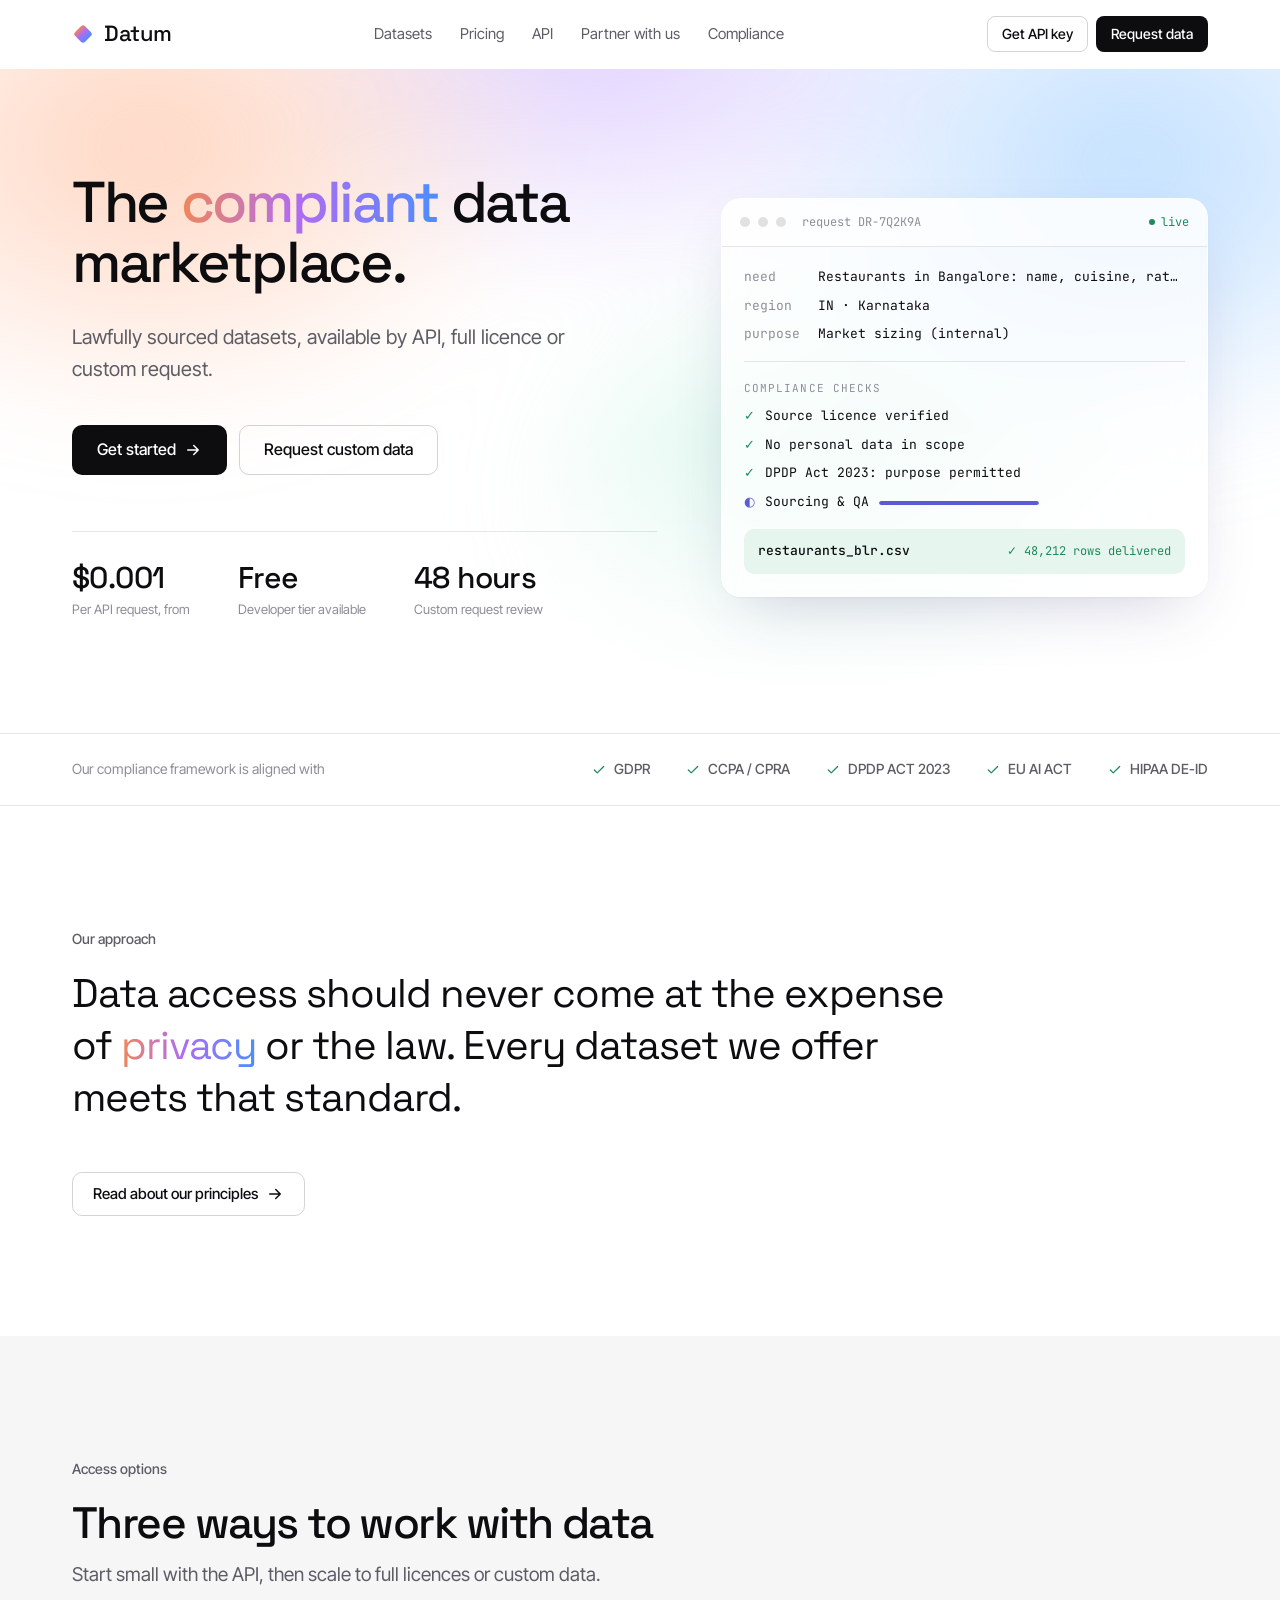
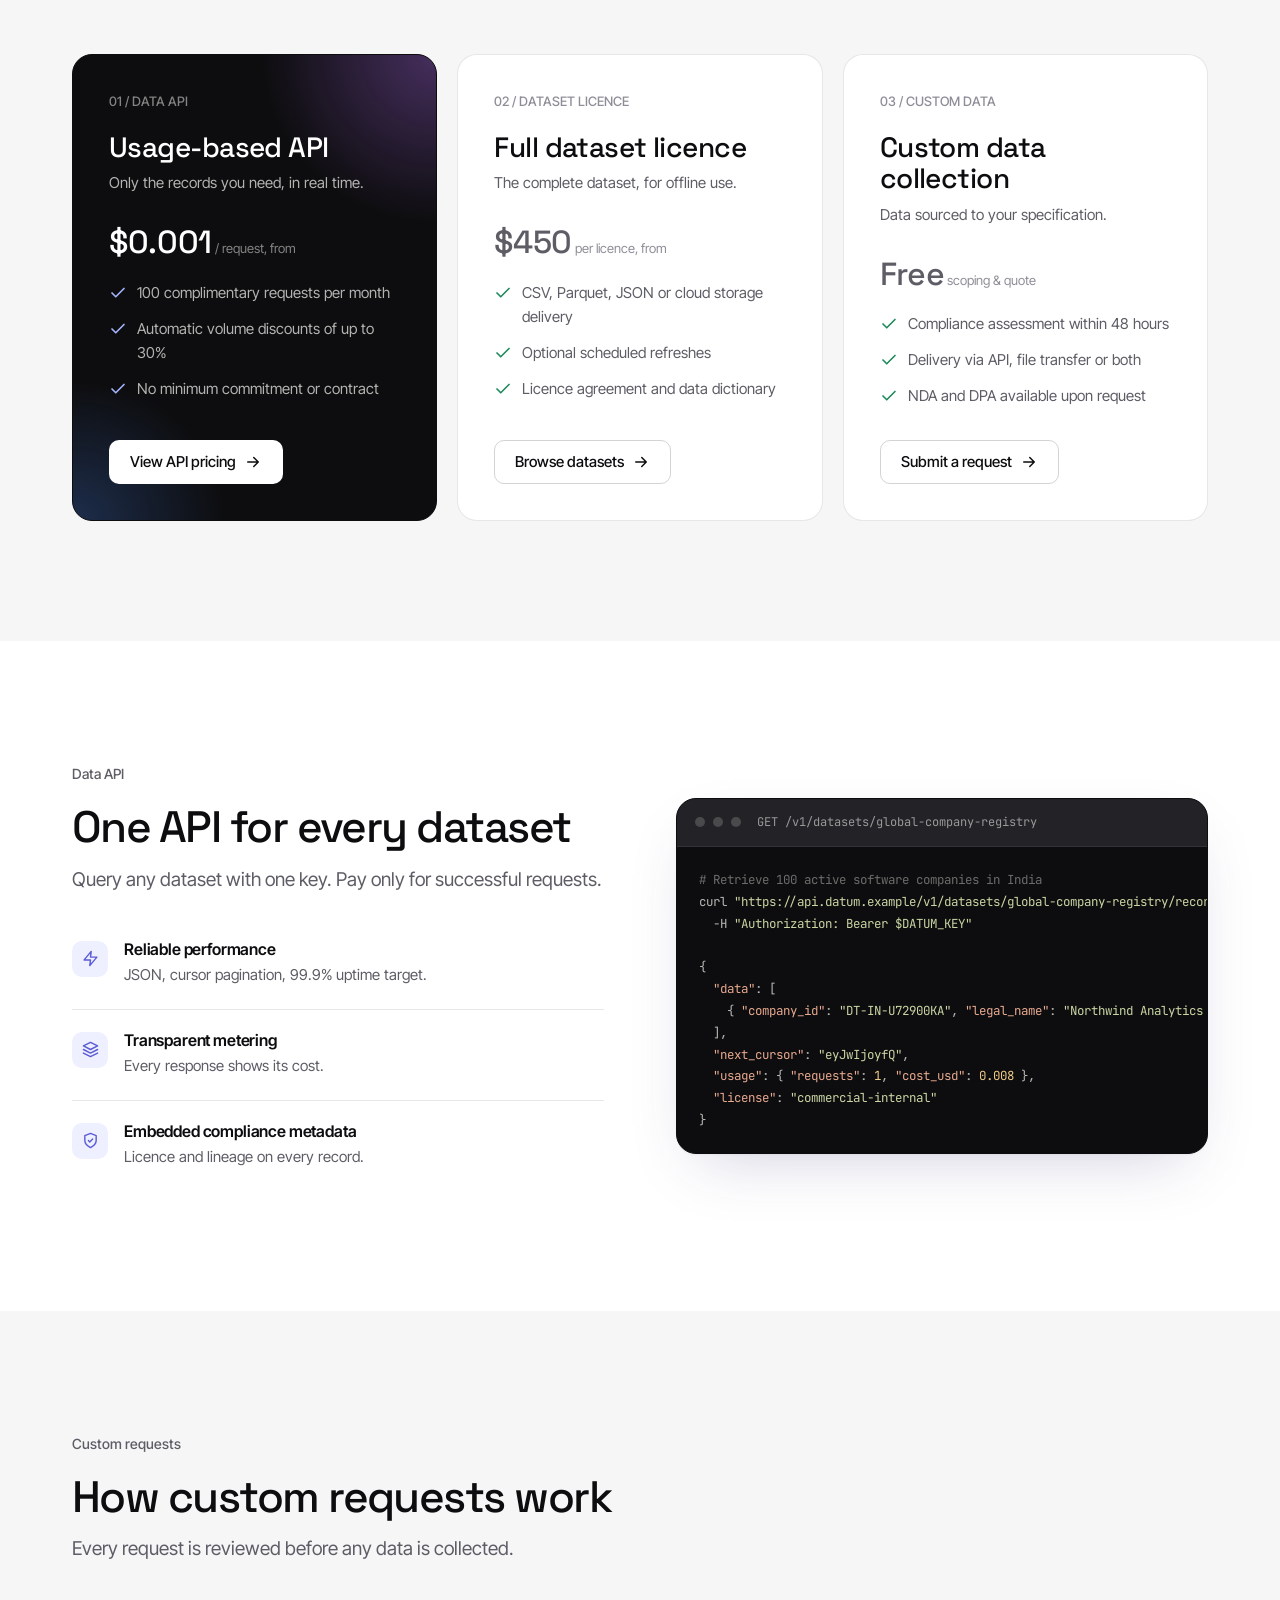
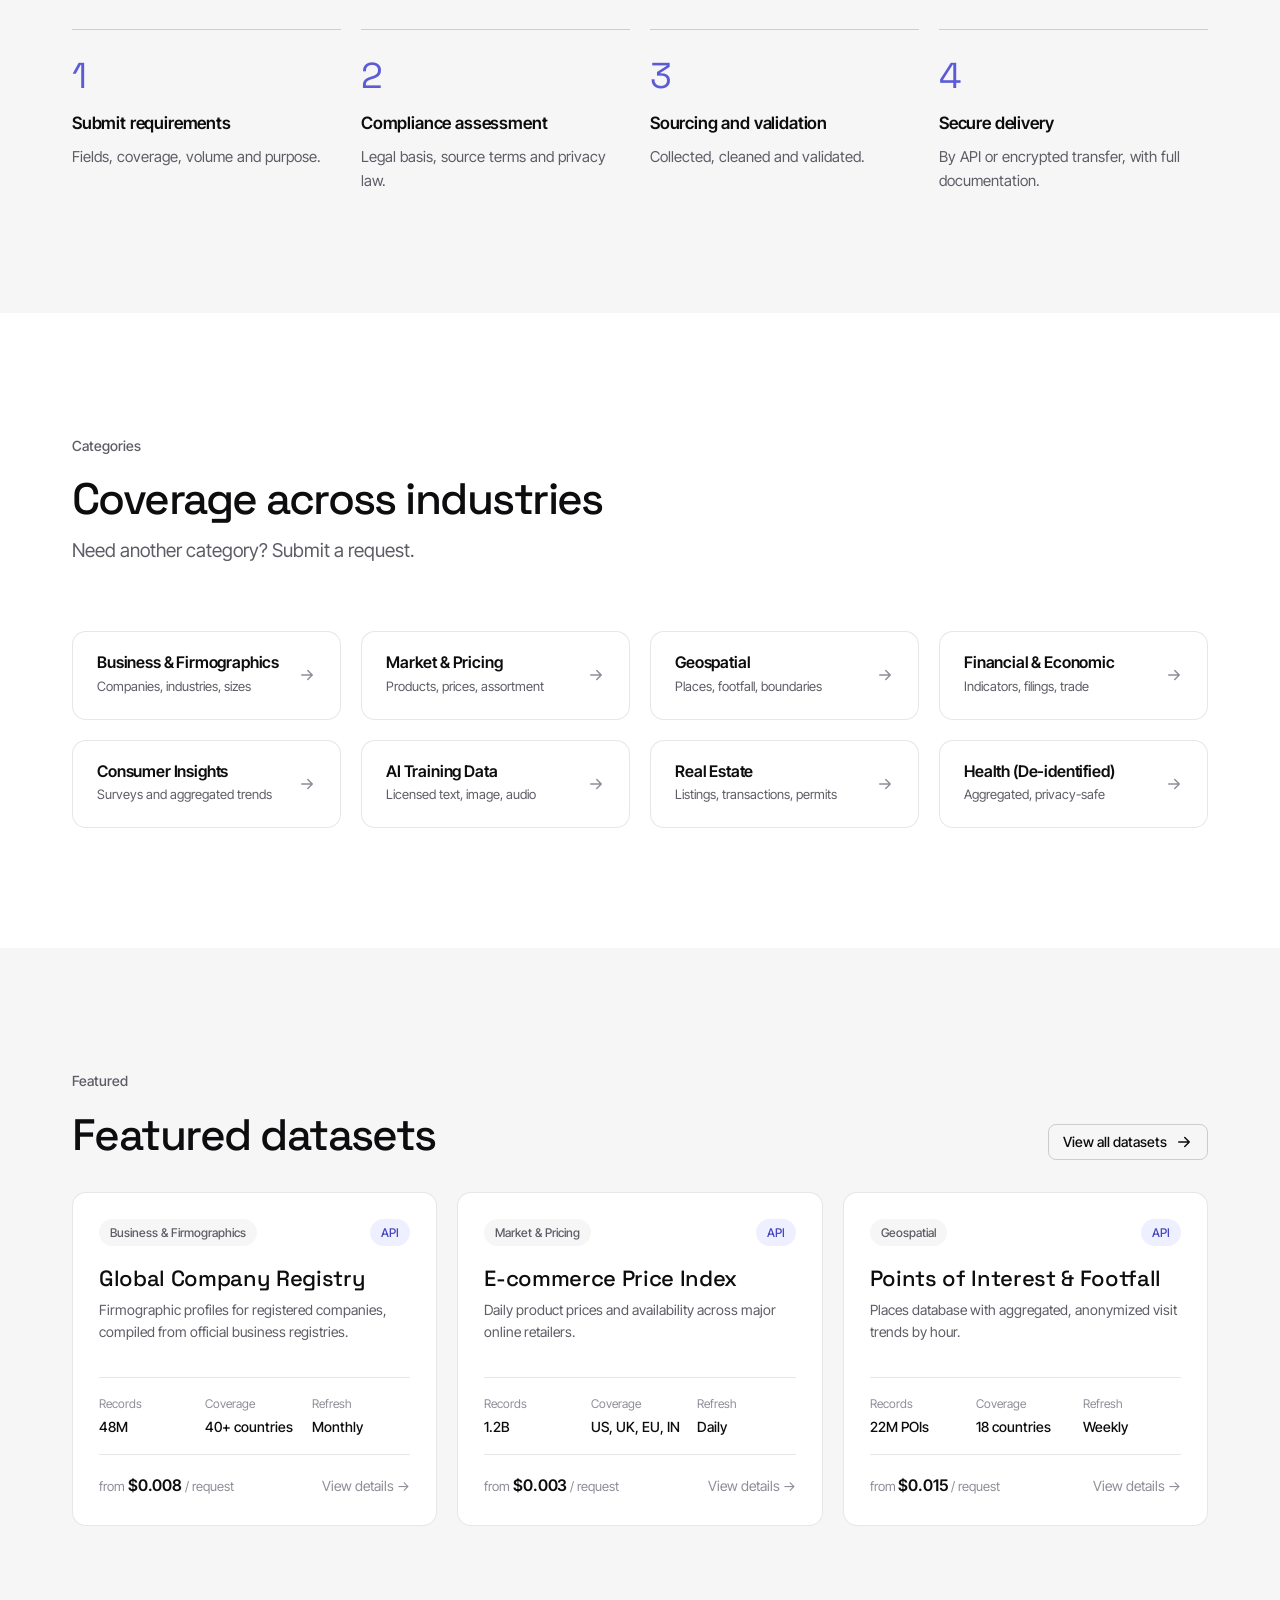
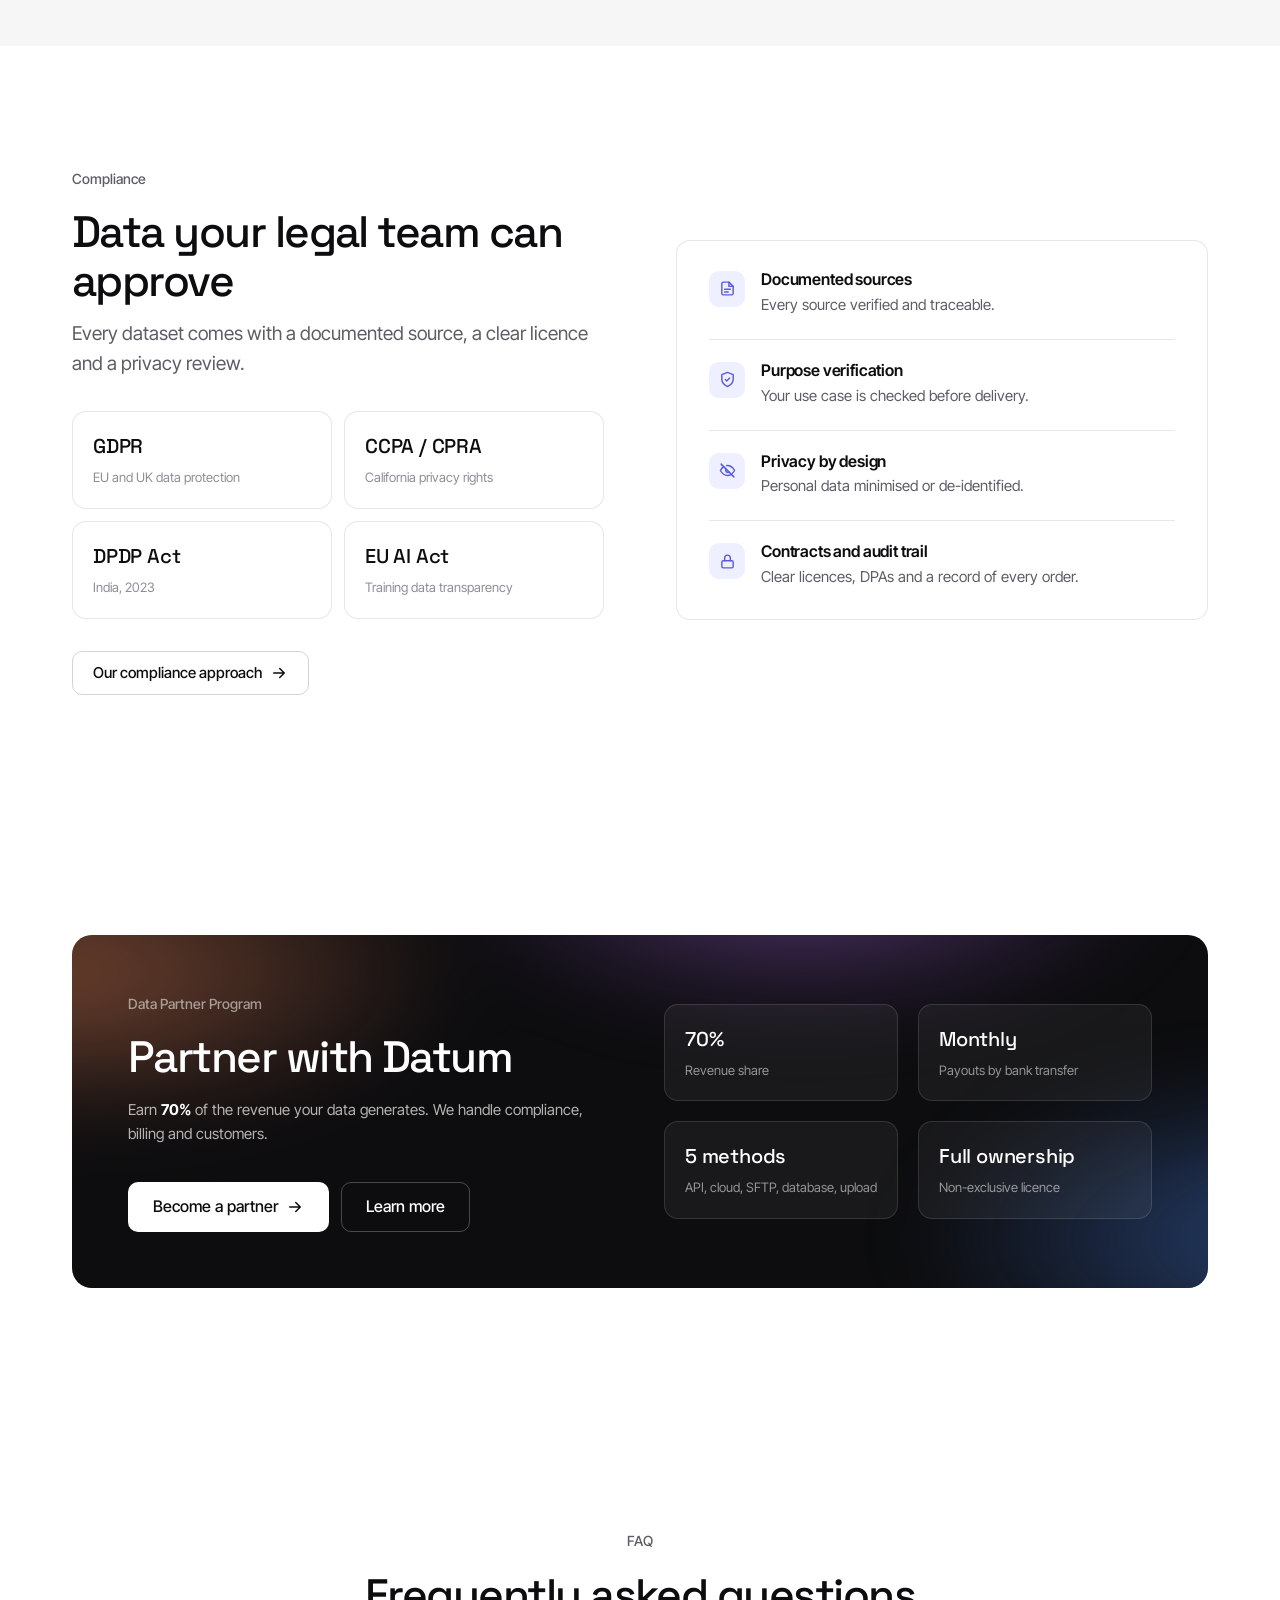
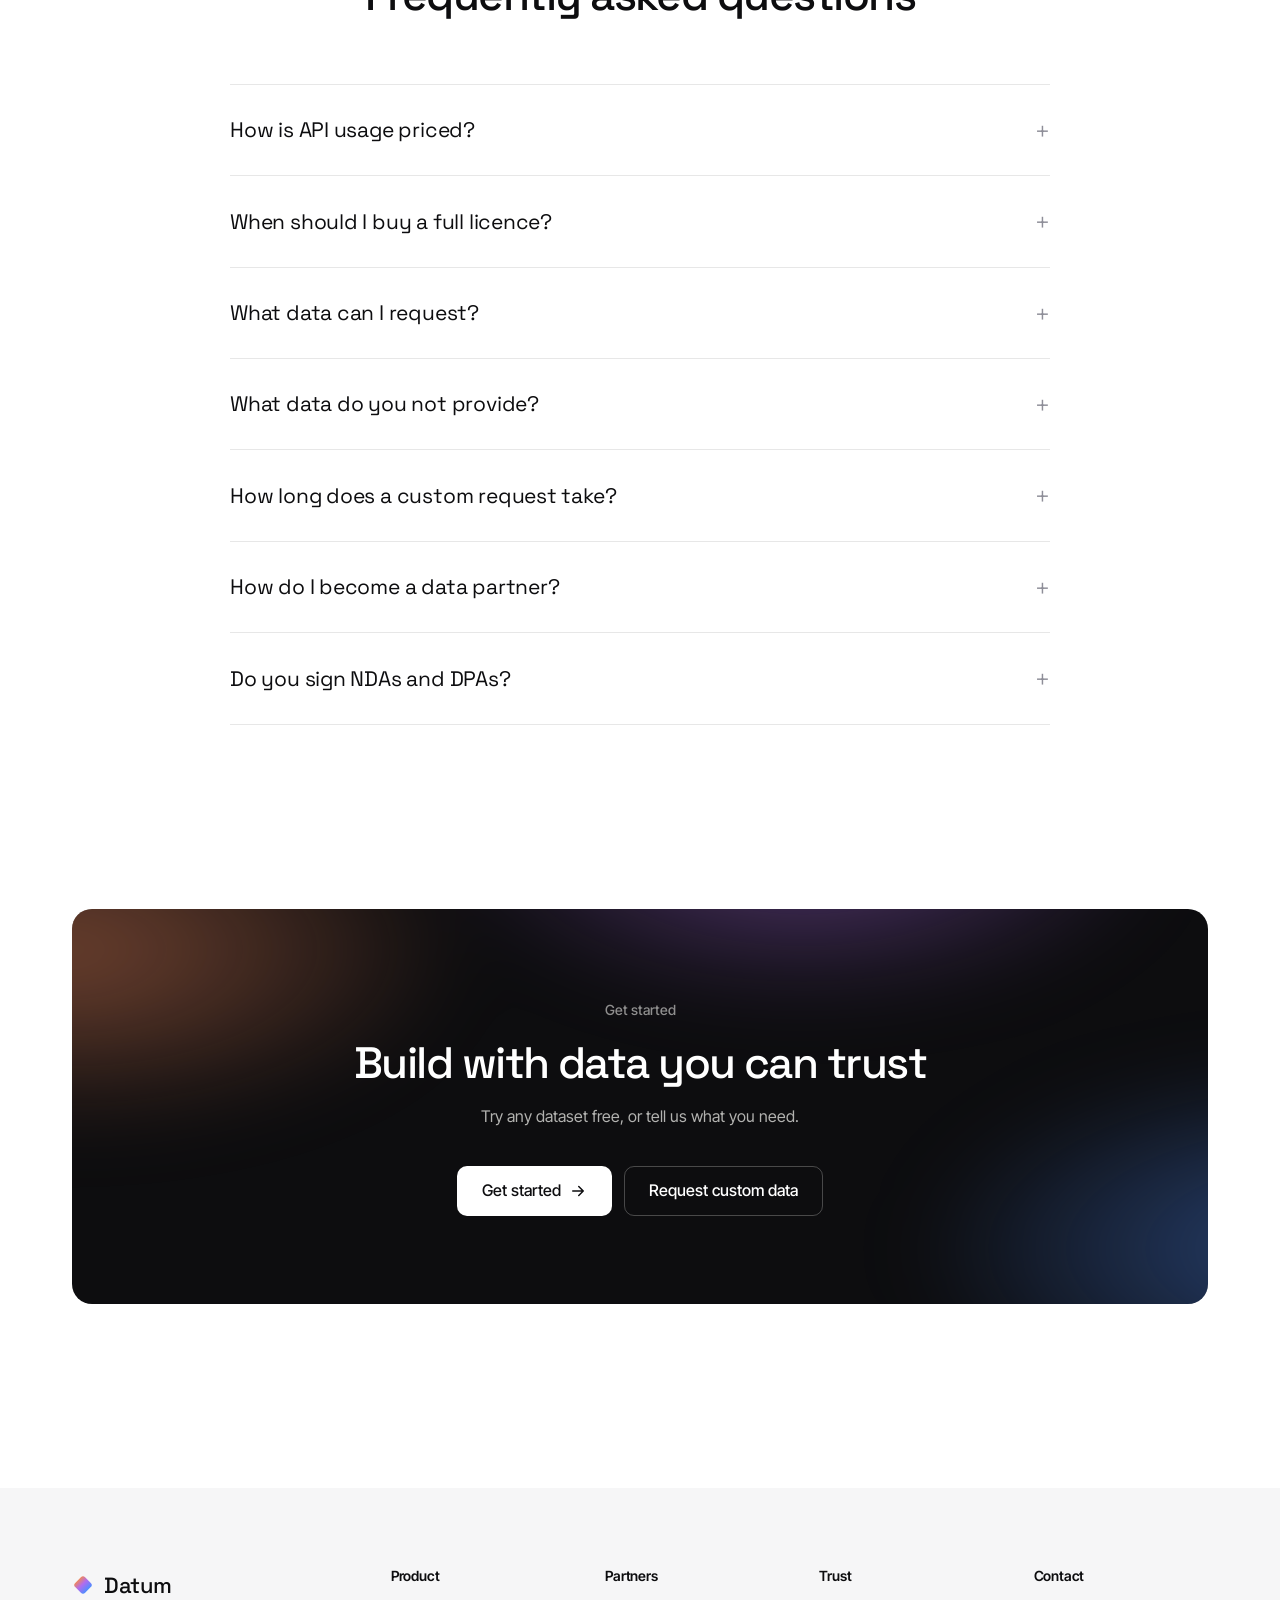
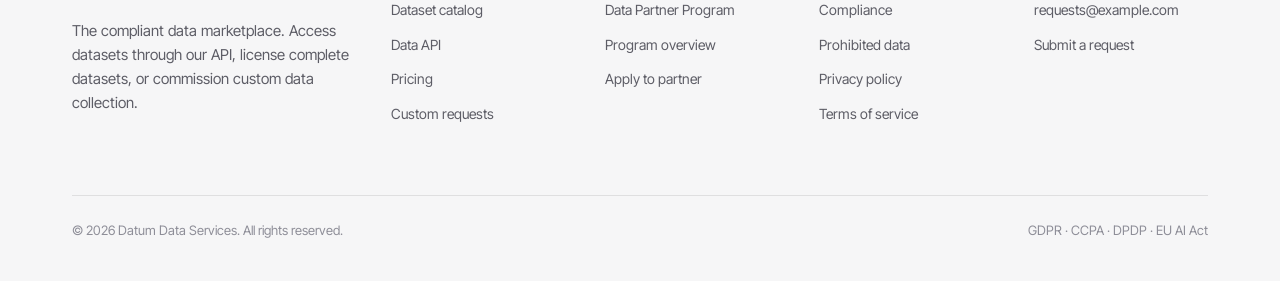
==== index.html @ c8b3d4d5 "v 1" ====
<!doctype html>
<html lang="en">
<head>
  <meta charset="utf-8">
  <meta name="viewport" content="width=device-width, initial-scale=1">
  <title>Datum — The Compliant Data Marketplace</title>
  <meta name="description" content="Access lawfully sourced datasets through a single API from $0.001 per request, license complete datasets, or commission custom data collection. Every dataset is compliance-reviewed.">
  <meta name="theme-color" content="#ffffff">
  <link rel="icon" href="assets/favicon.svg" type="image/svg+xml">
  <link rel="preconnect" href="https://fonts.googleapis.com">
  <link rel="preconnect" href="https://fonts.gstatic.com" crossorigin>
  <link href="https://fonts.googleapis.com/css2?family=Space+Grotesk:wght@400;500;600&family=Inter+Tight:wght@400;500;600&family=JetBrains+Mono:wght@400;500&display=swap" rel="stylesheet">
  <link rel="stylesheet" href="assets/css/styles.css">
</head>
<body>
  <header id="site-header"></header>

  <main>
    <!-- Hero -->
    <section class="hero">
      <div class="bg-aurora"></div>
      <div class="container hero-grid">
        <div>
          <h1>The <span class="gradient-text">compliant</span> data marketplace.</h1>
          <p class="lead">Lawfully sourced datasets, available by API, full licence or custom request.</p>
          <div class="btn-row">
            <a class="btn btn-primary btn-lg" href="pricing.html">Get started <i data-icon="arrow"></i></a>
            <a class="btn btn-ghost btn-lg" href="request.html">Request custom data</a>
          </div>
          <div class="hero-stats">
            <div><b>$0.001</b><span>Per API request, from</span></div>
            <div><b>Free</b><span>Developer tier available</span></div>
            <div><b>48 hours</b><span>Custom request review</span></div>
          </div>
        </div>

        <div class="console" aria-hidden="true">
          <div class="console-bar"><i></i><i></i><i></i><span>request DR-7Q2K9A</span><em class="live">live</em></div>
          <div class="console-body">
            <div class="ln" style="animation-delay:.2s"><span class="k">need</span><span class="v">Restaurants in Bangalore: name, cuisine, rating</span></div>
            <div class="ln" style="animation-delay:.4s"><span class="k">region</span><span class="v">IN · Karnataka</span></div>
            <div class="ln" style="animation-delay:.6s"><span class="k">purpose</span><span class="v">Market sizing (internal)</span></div>
            <div class="sep" style="animation-delay:.8s"></div>
            <div class="ln label" style="animation-delay:1s">compliance checks</div>
            <div class="ln" style="animation-delay:1.2s"><span class="ok">✓</span><span class="v">Source licence verified</span></div>
            <div class="ln" style="animation-delay:1.5s"><span class="ok">✓</span><span class="v">No personal data in scope</span></div>
            <div class="ln" style="animation-delay:1.8s"><span class="ok">✓</span><span class="v">DPDP Act 2023: purpose permitted</span></div>
            <div class="ln" style="animation-delay:2.1s"><span class="run">◐</span><span class="v">Sourcing &amp; QA</span><span class="progress"></span></div>
            <div class="delivered"><b>restaurants_blr.csv</b><span>✓ 48,212 rows delivered</span></div>
          </div>
        </div>
      </div>
    </section>

    <!-- Framework strip -->
    <div class="strip">
      <div class="container">
        <p>Our compliance framework is aligned with</p>
        <ul>
          <li><i data-icon="check"></i>GDPR</li>
          <li><i data-icon="check"></i>CCPA / CPRA</li>
          <li><i data-icon="check"></i>DPDP ACT 2023</li>
          <li><i data-icon="check"></i>EU AI ACT</li>
          <li><i data-icon="check"></i>HIPAA DE-ID</li>
        </ul>
      </div>
    </div>

    <!-- Approach -->
    <section class="section">
      <div class="container">
        <span class="eyebrow">Our approach</span>
        <p class="statement">Data access should never come at the expense of <em>privacy</em> or the law. Every dataset we offer meets that standard.</p>
        <a class="btn btn-ghost mt-4" href="compliance.html">Read about our principles <i data-icon="arrow"></i></a>
      </div>
    </section>

    <!-- Access options -->
    <section class="section section-soft">
      <div class="container">
        <div class="section-head">
          <span class="eyebrow">Access options</span>
          <h2>Three ways to work with data</h2>
          <p class="lead">Start small with the API, then scale to full licences or custom data.</p>
        </div>
        <div class="grid grid-3">
          <div class="card path path-dark">
            <span class="mono-tag">01 / DATA API</span>
            <h3>Usage-based API</h3>
            <p class="muted">Only the records you need, in real time.</p>
            <p class="price" style="font-size:2rem;margin:6px 0 0">$0.001<small> / request, from</small></p>
            <ul>
              <li><i data-icon="check"></i> 100 complimentary requests per month</li>
              <li><i data-icon="check"></i> Automatic volume discounts of up to 30%</li>
              <li><i data-icon="check"></i> No minimum commitment or contract</li>
            </ul>
            <a class="btn btn-primary" href="pricing.html">View API pricing <i data-icon="arrow"></i></a>
          </div>
          <div class="card path">
            <span class="mono-tag">02 / DATASET LICENCE</span>
            <h3>Full dataset licence</h3>
            <p class="muted">The complete dataset, for offline use.</p>
            <p class="price" style="font-size:2rem;margin:6px 0 0">$450<small> per licence, from</small></p>
            <ul>
              <li><i data-icon="check"></i> CSV, Parquet, JSON or cloud storage delivery</li>
              <li><i data-icon="check"></i> Optional scheduled refreshes</li>
              <li><i data-icon="check"></i> Licence agreement and data dictionary</li>
            </ul>
            <a class="btn btn-ghost" href="datasets.html">Browse datasets <i data-icon="arrow"></i></a>
          </div>
          <div class="card path">
            <span class="mono-tag">03 / CUSTOM DATA</span>
            <h3>Custom data collection</h3>
            <p class="muted">Data sourced to your specification.</p>
            <p class="price" style="font-size:2rem;margin:6px 0 0">Free<small> scoping &amp; quote</small></p>
            <ul>
              <li><i data-icon="check"></i> Compliance assessment within 48 hours</li>
              <li><i data-icon="check"></i> Delivery via API, file transfer or both</li>
              <li><i data-icon="check"></i> NDA and DPA available upon request</li>
            </ul>
            <a class="btn btn-ghost" href="request.html">Submit a request <i data-icon="arrow"></i></a>
          </div>
        </div>
      </div>
    </section>

    <!-- API -->
    <section class="section" id="api">
      <div class="container split">
        <div>
          <span class="eyebrow">Data API</span>
          <h2>One API for every dataset</h2>
          <p class="lead">Query any dataset with one key. Pay only for successful requests.</p>
          <div class="feature-list" style="padding:0;margin-top:24px">
            <div class="feature"><span class="icon"><i data-icon="zap"></i></span><div><h3>Reliable performance</h3><p>JSON, cursor pagination, 99.9% uptime target.</p></div></div>
            <div class="feature"><span class="icon"><i data-icon="layers"></i></span><div><h3>Transparent metering</h3><p>Every response shows its cost.</p></div></div>
            <div class="feature"><span class="icon"><i data-icon="shield"></i></span><div><h3>Embedded compliance metadata</h3><p>Licence and lineage on every record.</p></div></div>
          </div>
        </div>
        <div class="console code">
          <div class="console-bar"><i></i><i></i><i></i><span>GET /v1/datasets/global-company-registry</span></div>
<pre><span class="c-com"># Retrieve 100 active software companies in India</span>
curl <span class="c-str">"https://api.datum.example/v1/datasets/global-company-registry/records?country=IN&amp;industry=62.01&amp;status=active&amp;limit=100"</span> \
  -H <span class="c-str">"Authorization: Bearer $DATUM_KEY"</span>

{
  <span class="c-key">"data"</span>: [
    { <span class="c-key">"company_id"</span>: <span class="c-str">"DT-IN-U72900KA"</span>, <span class="c-key">"legal_name"</span>: <span class="c-str">"Northwind Analytics Pvt Ltd"</span>, … }
  ],
  <span class="c-key">"next_cursor"</span>: <span class="c-str">"eyJwIjoyfQ"</span>,
  <span class="c-key">"usage"</span>: { <span class="c-key">"requests"</span>: <span class="c-num">1</span>, <span class="c-key">"cost_usd"</span>: <span class="c-num">0.008</span> },
  <span class="c-key">"license"</span>: <span class="c-str">"commercial-internal"</span>
}</pre>
        </div>
      </div>
    </section>

    <!-- How it works -->
    <section class="section section-soft" id="how">
      <div class="container">
        <div class="section-head">
          <span class="eyebrow">Custom requests</span>
          <h2>How custom requests work</h2>
          <p class="lead">Every request is reviewed before any data is collected.</p>
        </div>
        <div class="grid grid-4 steps">
          <div class="step"><h3>Submit requirements</h3><p>Fields, coverage, volume and purpose.</p></div>
          <div class="step"><h3>Compliance assessment</h3><p>Legal basis, source terms and privacy law.</p></div>
          <div class="step"><h3>Sourcing and validation</h3><p>Collected, cleaned and validated.</p></div>
          <div class="step"><h3>Secure delivery</h3><p>By API or encrypted transfer, with full documentation.</p></div>
        </div>
      </div>
    </section>

    <!-- Categories -->
    <section class="section">
      <div class="container">
        <div class="section-head">
          <span class="eyebrow">Categories</span>
          <h2>Coverage across industries</h2>
          <p class="lead">Need another category? Submit a request.</p>
        </div>
        <div class="grid grid-4" id="categories"></div>
      </div>
    </section>

    <!-- Featured -->
    <section class="section section-soft">
      <div class="container">
        <div class="toolbar">
          <div>
            <span class="eyebrow">Featured</span>
            <h2 class="mb-0">Featured datasets</h2>
          </div>
          <a class="btn btn-ghost btn-sm" href="datasets.html">View all datasets <i data-icon="arrow"></i></a>
        </div>
        <div class="grid grid-3 mt-4" id="featured"></div>
      </div>
    </section>

    <!-- Compliance -->
    <section class="section">
      <div class="container split">
        <div>
          <span class="eyebrow">Compliance</span>
          <h2>Data your legal team can approve</h2>
          <p class="lead">Every dataset comes with a documented source, a clear licence and a privacy review.</p>
          <div class="frameworks mt-4">
            <div class="fw"><b>GDPR</b><span>EU and UK data protection</span></div>
            <div class="fw"><b>CCPA / CPRA</b><span>California privacy rights</span></div>
            <div class="fw"><b>DPDP Act</b><span>India, 2023</span></div>
            <div class="fw"><b>EU AI Act</b><span>Training data transparency</span></div>
          </div>
          <a class="btn btn-ghost mt-4" href="compliance.html">Our compliance approach <i data-icon="arrow"></i></a>
        </div>
        <div class="card feature-list">
          <div class="feature"><span class="icon"><i data-icon="doc"></i></span><div><h3>Documented sources</h3><p>Every source verified and traceable.</p></div></div>
          <div class="feature"><span class="icon"><i data-icon="shield"></i></span><div><h3>Purpose verification</h3><p>Your use case is checked before delivery.</p></div></div>
          <div class="feature"><span class="icon"><i data-icon="eye"></i></span><div><h3>Privacy by design</h3><p>Personal data minimised or de-identified.</p></div></div>
          <div class="feature"><span class="icon"><i data-icon="lock"></i></span><div><h3>Contracts and audit trail</h3><p>Clear licences, DPAs and a record of every order.</p></div></div>
        </div>
      </div>
    </section>

    <!-- Partner -->
    <section class="section">
      <div class="container">
        <div class="card cta" style="text-align:left;padding:56px">
          <div class="split" style="gap:48px">
            <div>
              <span class="eyebrow">Data Partner Program</span>
              <h2 style="margin-left:0">Partner with Datum</h2>
              <p style="margin-left:0">Earn <b style="color:var(--ivory)" data-share>70%</b> of the revenue your data generates. We handle compliance, billing and customers.</p>
              <div class="btn-row" style="justify-content:flex-start">
                <a class="btn btn-primary btn-lg" href="partners.html">Become a partner <i data-icon="arrow"></i></a>
                <a class="btn btn-ghost btn-lg" href="partners.html#how">Learn more</a>
              </div>
            </div>
            <div class="grid grid-2">
              <div class="fw"><b data-share>70%</b><span>Revenue share</span></div>
              <div class="fw"><b>Monthly</b><span>Payouts by bank transfer</span></div>
              <div class="fw"><b>5 methods</b><span>API, cloud, SFTP, database, upload</span></div>
              <div class="fw"><b>Full ownership</b><span>Non-exclusive licence</span></div>
            </div>
          </div>
        </div>
      </div>
    </section>

    <!-- FAQ -->
    <section class="section" id="faq">
      <div class="container">
        <div class="section-head center">
          <span class="eyebrow">FAQ</span>
          <h2>Frequently asked questions</h2>
        </div>
        <div class="faq">
          <details>
            <summary>How is API usage priced?</summary>
            <p>$0.001–$0.015 per request, up to 100 records each. First 100 requests a month are free, with 15% off above 100K and 30% off above 1M.</p>
          </details>
          <details>
            <summary>When should I buy a full licence?</summary>
            <p>When you need most of a dataset. The <a class="inline-link" href="pricing.html#calculator">pricing calculator</a> shows the break-even point.</p>
          </details>
          <details>
            <summary>What data can I request?</summary>
            <p>Business, market, geospatial, economic and AI training data. Quotes are free.</p>
          </details>
          <details>
            <summary>What data do you not provide?</summary>
            <p>Leaked data, contact lists without consent, sensitive personal data or data about children. <a class="inline-link" href="compliance.html#prohibited">See the full list</a>.</p>
          </details>
          <details>
            <summary>How long does a custom request take?</summary>
            <p>Scope within 48 hours. Delivery in one to three weeks.</p>
          </details>
          <details>
            <summary>How do I become a data partner?</summary>
            <p>Apply through the <a class="inline-link" href="partners.html">Data Partner Program</a>. Once verified, your data is listed and you are paid monthly.</p>
          </details>
          <details>
            <summary>Do you sign NDAs and DPAs?</summary>
            <p>Yes, including standard contractual clauses for cross-border transfers.</p>
          </details>
        </div>
      </div>
    </section>

    <!-- CTA -->
    <section class="section-sm">
      <div class="container">
        <div class="cta">
          <span class="eyebrow">Get started</span>
          <h2>Build with data you can trust</h2>
          <p>Try any dataset free, or tell us what you need.</p>
          <div class="btn-row">
            <a class="btn btn-primary btn-lg" href="pricing.html">Get started <i data-icon="arrow"></i></a>
            <a class="btn btn-ghost btn-lg" href="request.html">Request custom data</a>
          </div>
        </div>
      </div>
    </section>
  </main>

  <footer id="site-footer"></footer>

  <script src="assets/js/config.js"></script>
  <script src="assets/js/layout.js"></script>
  <script src="assets/js/datasets.js"></script>
  <script>
    (function () {
      const U = window.DATUM_UTIL;
      document.getElementById("categories").innerHTML = window.DATUM_CATEGORIES.map((c) => `
        <a class="card card-link cat" href="datasets.html?category=${encodeURIComponent(c.name)}">
          <div><h3>${U.escape(c.name)}</h3><p class="subtle">${U.escape(c.desc)}</p></div>
          <span class="arrow">${window.DATUM_ICONS.arrow}</span>
        </a>`).join("");
      document.getElementById("featured").innerHTML = window.DATUM_DATASETS.slice(0, 3).map((d) => U.datasetCard(d)).join("");
      const share = Math.round(window.DATUM_CONFIG.partnerRevenueShare * 100) + "%";
      document.querySelectorAll("[data-share]").forEach((el) => (el.textContent = share));
    })();
  </script>
</body>
</html>
---- assets/css/styles.css ----
/* ==========================================================================
   Datum — design tokens (warm editorial, light)
   ========================================================================== */
:root {
  --bg: #ffffff;
  --bg-soft: #f6f6f7;
  --bg-elev: #ffffff;
  --bg-elev-2: #f7f7f8;
  --slate: #0d0d0f;
  --slate-2: #232327;
  --ivory: #ffffff;
  --text: #0d0d0f;
  --text-muted: #5d5d66;
  --text-subtle: #8e8e98;
  --border: rgba(20, 20, 19, 0.1);
  --border-strong: rgba(20, 20, 19, 0.18);
  --accent: #5b5bd6;
  --accent-hover: #4646c2;
  --clay: #a5b4fc;
  --accent-soft: #eef0ff;
  --aurora: linear-gradient(90deg, #f0875a 0%, #b06cf0 45%, #4d8dff 100%);
  --accent-text: #ffffff;
  --success: #1f8a5b;
  --success-soft: #e6f5ee;
  --warn: #b7791f;
  --danger: #c2412d;
  --danger-soft: #fbeae6;
  --shadow-sm: 0 1px 2px rgba(20, 20, 19, 0.04);
  --shadow-md: 0 1px 2px rgba(20, 20, 19, 0.04), 0 12px 32px -12px rgba(20, 20, 19, 0.12);
  --radius-sm: 8px;
  --radius: 14px;
  --radius-lg: 20px;
  --max: 1200px;
  --display: "Space Grotesk", "Inter Tight", ui-sans-serif, system-ui, sans-serif;
  --font: "Inter Tight", ui-sans-serif, system-ui, -apple-system, "Segoe UI", Roboto, sans-serif;
  --mono: "JetBrains Mono", ui-monospace, SFMono-Regular, Menlo, Consolas, monospace;
  color-scheme: light;
}

/* ==========================================================================
   Base
   ========================================================================== */
*, *::before, *::after { box-sizing: border-box; }
html { -webkit-text-size-adjust: 100%; scroll-behavior: smooth; background: var(--bg); }
body {
  margin: 0;
  font-family: var(--font);
  font-size: 16px;
  line-height: 1.6;
  color: var(--text);
  background: var(--bg);
  -webkit-font-smoothing: antialiased;
  overflow-x: hidden;
}
img, svg { display: block; max-width: 100%; }
a { color: inherit; text-decoration: none; }
p { margin: 0 0 1rem; }
h1, h2, h3, h4 { margin: 0 0 .75rem; line-height: 1.12; font-weight: 500; letter-spacing: -0.015em; }
h1, h2 { font-family: var(--display); font-weight: 500; }
h1 { font-size: clamp(2.6rem, 6vw, 4.5rem); letter-spacing: -0.04em; line-height: 1.04; }
h2 { font-size: clamp(1.9rem, 3.6vw, 2.75rem); letter-spacing: -0.035em; }
h3 { font-size: 1.125rem; font-weight: 600; letter-spacing: -0.01em; }
:focus-visible { outline: 2px solid var(--accent); outline-offset: 2px; border-radius: 4px; }
::selection { background: var(--accent-soft); color: var(--text); }

/* Emphasised word in a headline, in the aurora gradient. */
.gradient-text { background: var(--aurora); -webkit-background-clip: text; background-clip: text; color: transparent; -webkit-text-fill-color: transparent; }

.container { width: 100%; max-width: var(--max); margin: 0 auto; padding: 0 32px; }
@media (max-width: 640px) { .container { padding: 0 16px; } }

.section { padding: 120px 0; position: relative; }
.section-sm { padding: 64px 0; position: relative; }
.section-soft { background: var(--bg-soft); }
@media (max-width: 640px) { .section { padding: 72px 0; } }

.eyebrow {
  display: inline-block; font-size: .875rem; font-weight: 500; color: var(--text-muted);
  margin-bottom: 18px;
}
.lead { font-size: 1.1875rem; line-height: 1.6; color: var(--text-muted); max-width: 640px; }
.muted { color: var(--text-muted); }
.subtle { color: var(--text-subtle); font-size: .875rem; }
.mono { font-family: var(--mono); }
.center { text-align: center; }
.center .lead { margin-left: auto; margin-right: auto; }
.section-head { max-width: 720px; margin-bottom: 64px; }
.section-head.center { margin-left: auto; margin-right: auto; }
.inline-link { color: var(--text); text-decoration: underline; text-decoration-color: var(--border-strong); text-underline-offset: 3px; transition: text-decoration-color .15s; }
.inline-link:hover { text-decoration-color: var(--text); }

/* ==========================================================================
   Buttons
   ========================================================================== */
.btn {
  display: inline-flex; align-items: center; justify-content: center; gap: 8px;
  height: 44px; padding: 0 20px;
  font: inherit; font-size: .9375rem; font-weight: 500;
  border-radius: 10px; border: 1px solid transparent;
  cursor: pointer; white-space: nowrap;
  transition: background .2s, border-color .2s, color .2s, transform .15s;
}
.btn:active { transform: translateY(1px); }
.btn svg { transition: transform .2s; }
.btn:hover svg { transform: translateX(2px); }
.btn-primary { background: var(--slate); color: var(--ivory); }
.btn-primary:hover { background: var(--slate-2); }
.btn-accent { background: var(--accent); color: #fff; }
.btn-accent:hover { background: var(--accent-hover); }
.btn-ghost { background: transparent; color: var(--text); border-color: var(--border-strong); }
.btn-ghost:hover { background: rgba(20, 20, 19, 0.04); border-color: rgba(20, 20, 19, 0.3); }
.btn-sm { height: 36px; padding: 0 14px; font-size: .875rem; border-radius: 8px; }
.btn-lg { height: 50px; padding: 0 24px; font-size: 1rem; }
.btn-block { width: 100%; }
.btn[disabled] { opacity: .55; cursor: not-allowed; }
.btn-row { display: flex; flex-wrap: wrap; gap: 12px; }

/* ==========================================================================
   Header
   ========================================================================== */
.site-header {
  position: sticky; top: 0; z-index: 50;
  background: rgba(255, 255, 255, 0.72);
  backdrop-filter: saturate(140%) blur(12px);
  -webkit-backdrop-filter: saturate(140%) blur(12px);
  border-bottom: 1px solid transparent;
  transition: border-color .2s;
}
.site-header.scrolled { border-bottom-color: var(--border); }
.nav { display: flex; align-items: center; justify-content: space-between; height: 68px; gap: 24px; }
.brand { display: inline-flex; align-items: center; gap: 10px; font-family: var(--display); font-weight: 500; font-size: 1.375rem; letter-spacing: -0.02em; }
.brand-mark { width: 22px; height: 22px; display: grid; place-items: center; }
.brand-mark span { width: 14px; height: 14px; border-radius: 3px; background: var(--aurora); transform: rotate(45deg); }
.nav-links { display: flex; align-items: center; gap: 4px; list-style: none; margin: 0; padding: 0; }
.nav-links a {
  display: block; padding: 8px 12px; border-radius: 8px;
  font-size: .9375rem; color: var(--text-muted); transition: color .15s, background .15s;
}
.nav-links a:hover { color: var(--text); }
.nav-links a[aria-current="page"] { color: var(--text); }
.nav-actions { display: flex; align-items: center; gap: 8px; }
.menu-btn {
  display: none; width: 40px; height: 40px; border-radius: 10px;
  border: 1px solid var(--border-strong); background: transparent; color: var(--text); cursor: pointer;
  align-items: center; justify-content: center;
}
@media (max-width: 920px) {
  .menu-btn { display: inline-flex; }
  .nav-links, .nav-actions .btn-ghost { display: none; }
  .nav-links.open {
    display: flex; flex-direction: column; align-items: stretch;
    position: absolute; top: 68px; left: 0; right: 0;
    padding: 12px 16px 20px; background: var(--bg); border-bottom: 1px solid var(--border);
    box-shadow: var(--shadow-md);
  }
  .nav-links.open a { padding: 12px; font-size: 1.0625rem; color: var(--text); }
}

/* Aurora: soft, slowly drifting pastel gradients behind hero and page headers. */
.bg-aurora { position: absolute; inset: 0; z-index: -1; overflow: hidden; pointer-events: none; }
.bg-aurora::before {
  content: ""; position: absolute; left: -10%; right: -10%; top: -30%; height: 130%;
  background:
    radial-gradient(38% 48% at 18% 32%, rgba(255, 178, 140, 0.55), transparent 70%),
    radial-gradient(34% 44% at 48% 18%, rgba(196, 168, 255, 0.55), transparent 70%),
    radial-gradient(38% 50% at 82% 34%, rgba(140, 196, 255, 0.55), transparent 70%),
    radial-gradient(30% 40% at 62% 72%, rgba(150, 232, 200, 0.42), transparent 70%);
  filter: blur(48px);
  animation: drift 20s ease-in-out infinite alternate;
}
.bg-aurora::after { content: ""; position: absolute; left: 0; right: 0; bottom: 0; height: 45%; background: linear-gradient(rgba(255, 255, 255, 0), var(--bg)); }
@keyframes drift {
  0% { transform: translate3d(0, 0, 0) scale(1) rotate(0deg); }
  100% { transform: translate3d(-5%, 4%, 0) scale(1.1) rotate(4deg); }
}

/* ==========================================================================
   Hero
   ========================================================================== */
.hero { padding: 104px 0 112px; position: relative; isolation: isolate; }
.hero-grid { display: grid; grid-template-columns: minmax(0, 1.2fr) minmax(0, 1fr); gap: 64px; align-items: center; }
@media (max-width: 1000px) { .hero-grid { grid-template-columns: minmax(0, 1fr); gap: 56px; } }
.hero h1 { margin-bottom: 28px; font-size: clamp(2.5rem, 4.6vw, 3.6rem); }
.hero .lead { font-size: 1.25rem; margin-bottom: 40px; max-width: 560px; }
.pill {
  display: inline-flex; align-items: center; gap: 10px; padding: 6px 14px; margin-bottom: 28px;
  border: 1px solid var(--border-strong); border-radius: 999px; font-size: .8125rem; color: var(--text-muted);
}
.pill b { font-weight: 600; color: var(--accent); }
.hero-stats {
  display: grid; grid-template-columns: repeat(3, auto); justify-content: start; gap: 48px;
  margin-top: 56px; padding-top: 28px; border-top: 1px solid var(--border);
}
.hero-stats b { display: block; font-family: var(--display); font-size: 1.875rem; font-weight: 500; letter-spacing: -0.02em; line-height: 1.2; }
.hero-stats span { font-size: .8125rem; color: var(--text-subtle); }
@media (max-width: 520px) { .hero-stats { gap: 24px; } .hero-stats b { font-size: 1.4rem; } }

/* Product-card visual */
.console {
  position: relative; border-radius: var(--radius-lg); background: rgba(255, 255, 255, 0.72);
  backdrop-filter: blur(16px); -webkit-backdrop-filter: blur(16px);
  border: 1px solid rgba(255, 255, 255, 0.8); box-shadow: 0 1px 2px rgba(13, 13, 15, 0.04), 0 24px 60px -24px rgba(60, 50, 120, 0.25);
  font-family: var(--mono); font-size: .8125rem; overflow: hidden;
}
.console-bar {
  display: flex; align-items: center; gap: 8px; padding: 14px 18px;
  border-bottom: 1px solid var(--border); color: var(--text-subtle); font-size: .75rem; background: rgba(255, 255, 255, 0.5);
}
.console-bar i { width: 10px; height: 10px; border-radius: 50%; background: rgba(20, 20, 19, 0.12); }
.console-bar span { margin-left: 8px; overflow: hidden; text-overflow: ellipsis; white-space: nowrap; }
.console-bar em { font-style: normal; }
.console-bar .live { margin-left: auto; display: inline-flex; align-items: center; gap: 6px; color: var(--success); flex: none; }
.console-bar .live::before { content: ""; width: 6px; height: 6px; border-radius: 50%; background: var(--success); animation: pulse 1.6s infinite; }
.console-body { padding: 20px 22px 22px; display: grid; gap: 8px; }
.console .ln { display: flex; gap: 10px; white-space: nowrap; overflow: hidden; text-overflow: ellipsis; opacity: 0; animation: lineIn .4s ease forwards; }
.console .k { color: var(--text-subtle); min-width: 64px; }
.console .v { color: var(--text); overflow: hidden; text-overflow: ellipsis; }
.console .ok { color: var(--success); }
.console .run { color: var(--accent); }
.console .acc { color: var(--accent); }
.console .sep { height: 1px; background: var(--border); margin: 8px 0; opacity: 0; animation: lineIn .4s ease forwards; }
.console .label { color: var(--text-subtle); font-size: .6875rem; letter-spacing: .1em; text-transform: uppercase; margin-top: 2px; }
.progress { flex: 1; height: 4px; border-radius: 99px; background: rgba(20, 20, 19, 0.08); overflow: hidden; align-self: center; max-width: 160px; }
.progress::after { content: ""; display: block; height: 100%; width: 0; background: var(--accent); border-radius: inherit; animation: fill 2.2s 2.2s ease forwards; }
.delivered {
  margin-top: 8px; padding: 12px 14px; border-radius: 10px; display: flex; align-items: center; justify-content: space-between; gap: 12px;
  background: var(--success-soft); opacity: 0; animation: lineIn .5s 4.5s ease forwards;
}
.delivered b { color: var(--text); font-weight: 500; overflow: hidden; text-overflow: ellipsis; white-space: nowrap; }
.delivered span { color: var(--success); font-size: .75rem; white-space: nowrap; }
@keyframes lineIn { from { opacity: 0; transform: translateY(4px); } to { opacity: 1; transform: none; } }
@keyframes fill { to { width: 100%; } }
@keyframes pulse { 0%, 100% { opacity: 1; } 50% { opacity: .3; } }
@media (max-width: 520px) { .console { font-size: .75rem; } .console .k { min-width: 52px; } }

/* Code sample (dark slate) */
.code { background: var(--slate); border-color: var(--slate); backdrop-filter: none; -webkit-backdrop-filter: none; }
.code .console-bar { background: var(--slate-2); border-color: rgba(250, 249, 245, 0.08); color: rgba(250, 249, 245, 0.55); }
.code .console-bar i { background: rgba(250, 249, 245, 0.18); }
.code pre { margin: 0; padding: 22px; overflow-x: auto; font-family: var(--mono); font-size: .78rem; line-height: 1.75; color: rgba(250, 249, 245, 0.72); }
.code .c-key { color: #e8a98f; }
.code .c-str { color: #c9d6a3; }
.code .c-num { color: #f0c987; }
.code .c-com { color: rgba(250, 249, 245, 0.4); }

/* Framework strip */
.strip { border-top: 1px solid var(--border); border-bottom: 1px solid var(--border); }
.strip .container { display: flex; flex-wrap: wrap; align-items: center; justify-content: space-between; gap: 16px 32px; padding-top: 24px; padding-bottom: 24px; }
.strip p { margin: 0; font-size: .875rem; color: var(--text-subtle); }
.strip ul { display: flex; flex-wrap: wrap; gap: 10px 36px; list-style: none; margin: 0; padding: 0; }
.strip li { font-size: .875rem; font-weight: 500; color: var(--text-muted); display: inline-flex; align-items: center; gap: 8px; }
.strip li svg { width: 14px; height: 14px; color: var(--success); }

/* Page header (inner pages) */
.page-head { padding: 96px 0 64px; position: relative; isolation: isolate; }
.page-head h1 { font-size: clamp(2.4rem, 5vw, 3.75rem); }
@media (max-width: 640px) { .page-head { padding: 60px 0 40px; } }

/* Statement band */
.statement { font-family: var(--display); font-size: clamp(1.6rem, 3.2vw, 2.5rem); line-height: 1.3; letter-spacing: -0.025em; max-width: 920px; }
.statement em { font-style: normal; background: var(--aurora); -webkit-background-clip: text; background-clip: text; color: transparent; -webkit-text-fill-color: transparent; }

/* ==========================================================================
   Grid & cards
   ========================================================================== */
.grid { display: grid; gap: 20px; }
/* Let grid children shrink below their content width (long mono lines, code) instead of overflowing. */
.grid > *, .split > *, .hero-grid > *, .detail > *, .layout-side > *, .calc > * { min-width: 0; }
.grid-2 { grid-template-columns: repeat(2, 1fr); }
.grid-3 { grid-template-columns: repeat(3, 1fr); }
.grid-4 { grid-template-columns: repeat(4, 1fr); }
@media (max-width: 960px) { .grid-3, .grid-4 { grid-template-columns: repeat(2, 1fr); } }
@media (max-width: 640px) { .grid-2, .grid-3, .grid-4 { grid-template-columns: 1fr; } }

.card {
  background: var(--bg-elev); border: 1px solid var(--border); border-radius: var(--radius);
  padding: 32px; transition: border-color .2s, box-shadow .2s, transform .2s;
}
.section-soft .card { background: var(--bg); }
.card p:last-child { margin-bottom: 0; }
.card-link:hover { border-color: var(--border-strong); box-shadow: var(--shadow-md); }
.card .icon {
  width: 40px; height: 40px; border-radius: 10px; display: grid; place-items: center;
  background: var(--accent-soft); color: var(--accent); margin-bottom: 22px;
}
.card .icon svg { width: 19px; height: 19px; }
.card h3 { margin-bottom: 8px; }
.card p { color: var(--text-muted); font-size: .9375rem; }

/* Access option / plan cards */
.path { padding: 36px; border-radius: var(--radius-lg); display: flex; flex-direction: column; }
.path h3 { font-family: var(--display); font-size: 1.75rem; font-weight: 500; letter-spacing: -0.02em; }
.path ul { list-style: none; padding: 0; margin: 12px 0 32px; display: grid; gap: 12px; }
.path li { display: flex; gap: 10px; color: var(--text-muted); font-size: .9375rem; }
.path li svg { flex: none; width: 18px; height: 18px; margin-top: 3px; color: var(--success); }
.path .btn { margin-top: auto; align-self: flex-start; }
.path .mono-tag { font-size: .8125rem; color: var(--text-subtle); margin-bottom: 20px; font-weight: 500; }
.path .price { font-family: var(--display); font-weight: 500; }
.path-dark, .section-soft .path-dark { background: radial-gradient(80% 60% at 100% 0%, rgba(176, 108, 240, 0.35), transparent 60%), radial-gradient(70% 50% at 0% 100%, rgba(77, 141, 255, 0.25), transparent 60%), var(--slate); border-color: var(--slate); color: var(--ivory); }
.path-dark p, .path-dark .muted, .path-dark li { color: rgba(250, 249, 245, 0.7); }
.path-dark .mono-tag, .path-dark small { color: rgba(250, 249, 245, 0.5) !important; }
.path-dark .price, .path-dark b { color: var(--ivory); }
.path-dark li svg { color: var(--clay); }
.path-dark .btn-primary { background: var(--ivory); color: var(--slate); }
.path-dark .btn-primary:hover { background: #fff; }

/* Steps */
.steps { counter-reset: step; }
.step { position: relative; padding-top: 28px; border-top: 1px solid var(--border-strong); }
.step::before {
  counter-increment: step; content: counter(step);
  display: block; font-family: var(--display); font-size: 2.25rem; line-height: 1; color: var(--accent); margin-bottom: 20px;
}
.step h3 { font-size: 1.0625rem; }
.step p { color: var(--text-muted); font-size: .9375rem; margin: 0; }

/* Category tiles */
.cat { display: flex; align-items: center; justify-content: space-between; gap: 16px; padding: 22px 24px; }
.cat h3 { margin: 0 0 4px; font-size: 1rem; }
.cat p { margin: 0; font-size: .8125rem; }
.cat .arrow { color: var(--text-subtle); transition: transform .2s, color .2s; flex: none; }
.cat:hover .arrow { transform: translateX(3px); color: var(--accent); }

/* ==========================================================================
   Dataset cards & catalog
   ========================================================================== */
.ds-card { display: flex; flex-direction: column; padding: 26px; height: 100%; }
.ds-top { display: flex; justify-content: space-between; align-items: center; gap: 12px; margin-bottom: 20px; flex-wrap: wrap; }
.ds-card h3 { font-family: var(--display); font-size: 1.375rem; font-weight: 500; letter-spacing: -0.015em; margin-bottom: 8px; }
.ds-card p { font-size: .875rem; flex: 1; }
.ds-meta {
  display: grid; grid-template-columns: repeat(3, 1fr); gap: 8px;
  padding: 16px 0; margin: 18px 0; border-top: 1px solid var(--border); border-bottom: 1px solid var(--border);
}
.ds-meta div { min-width: 0; }
.ds-meta dt { font-size: .75rem; color: var(--text-subtle); }
.ds-meta dd { margin: 2px 0 0; font-size: .875rem; font-weight: 500; overflow: hidden; text-overflow: ellipsis; white-space: nowrap; }
.ds-foot { display: flex; align-items: center; justify-content: space-between; gap: 12px; }
.price { font-weight: 600; font-size: 1rem; letter-spacing: -0.01em; }
.price small { font-weight: 400; color: var(--text-subtle); font-size: .8125rem; letter-spacing: 0; font-family: var(--font); }

.tag {
  display: inline-flex; align-items: center; gap: 6px;
  padding: 3px 10px; border-radius: 999px; font-size: .75rem; font-weight: 500;
  background: var(--bg-soft); color: var(--text-muted); border: 1px solid transparent;
}
.tag-ok { background: var(--success-soft); color: var(--success); }
.tag-accent { background: var(--accent-soft); color: var(--accent-hover); }
.tags { display: flex; flex-wrap: wrap; gap: 6px; }

.toolbar { display: flex; flex-wrap: wrap; gap: 12px; align-items: flex-end; justify-content: space-between; margin-bottom: 20px; }
.search { position: relative; flex: 1 1 320px; max-width: 480px; }
.search svg { position: absolute; left: 14px; top: 50%; transform: translateY(-50%); width: 18px; height: 18px; color: var(--text-subtle); pointer-events: none; }
.search input { padding-left: 42px; }
.chips { display: flex; flex-wrap: wrap; gap: 8px; margin-bottom: 32px; }
.chip {
  height: 36px; padding: 0 16px; border-radius: 999px; font: inherit; font-size: .875rem;
  border: 1px solid var(--border-strong); background: transparent; color: var(--text-muted); cursor: pointer;
  transition: all .15s;
}
.chip:hover { color: var(--text); border-color: rgba(20, 20, 19, 0.3); }
.chip[aria-pressed="true"] { background: var(--slate); color: var(--ivory); border-color: var(--slate); }
.empty { padding: 64px 24px; text-align: center; border: 1px dashed var(--border-strong); border-radius: var(--radius); }

/* Dataset detail */
.detail { display: grid; grid-template-columns: minmax(0, 1fr) 360px; gap: 56px; align-items: start; }
.detail aside { position: sticky; top: 92px; }
@media (max-width: 960px) { .detail { grid-template-columns: minmax(0, 1fr); } .detail aside { position: static; } }
.detail h1 { font-family: var(--display); }
.kv { display: grid; grid-template-columns: 140px 1fr; gap: 12px 16px; margin: 0; font-size: .9375rem; }
.kv dt { color: var(--text-subtle); }
.kv dd { margin: 0; font-weight: 500; }
@media (max-width: 520px) { .kv { grid-template-columns: 1fr; gap: 2px; } .kv dd { margin-bottom: 10px; } }
.table-wrap { overflow-x: auto; border: 1px solid var(--border); border-radius: var(--radius); background: var(--bg-elev); }
table { width: 100%; border-collapse: collapse; font-size: .9rem; }
th, td { text-align: left; padding: 14px 18px; border-bottom: 1px solid var(--border); white-space: nowrap; }
th { font-weight: 500; color: var(--text-subtle); font-size: .8125rem; background: var(--bg-elev-2); }
tr:last-child td { border-bottom: 0; }
td code { font-family: var(--mono); font-size: .8125rem; color: var(--accent-hover); }
.breadcrumb { font-size: .875rem; color: var(--text-subtle); margin-bottom: 28px; }
.breadcrumb a:hover { color: var(--text); }

/* ==========================================================================
   Forms
   ========================================================================== */
.form { display: grid; gap: 22px; }
.form-section { padding: 36px; }
.form-section + .form-section { margin-top: 16px; }
.form-section h2 { font-family: var(--display); font-size: 1.5rem; margin-bottom: 4px; display: flex; align-items: baseline; gap: 12px; }
.form-section h2 .num { font-family: var(--display); font-size: 1.5rem; color: var(--accent); }
.form-section > p { color: var(--text-muted); font-size: .9375rem; margin-bottom: 28px; }
.field-row { display: grid; grid-template-columns: 1fr 1fr; gap: 20px; }
@media (max-width: 640px) { .field-row { grid-template-columns: 1fr; } .form-section { padding: 24px; } }
.field { display: grid; gap: 8px; }
.field label, .field legend { font-size: .875rem; font-weight: 500; padding: 0; }
.field .hint { font-size: .8125rem; color: var(--text-subtle); margin: -2px 0 0; }
.req { color: var(--accent); }
input, select, textarea {
  width: 100%; font: inherit; font-size: .9375rem; color: var(--text);
  background: var(--bg-elev); border: 1px solid var(--border-strong); border-radius: var(--radius-sm);
  padding: 11px 14px; transition: border-color .15s, box-shadow .15s;
}
.section-soft input, .section-soft select, .section-soft textarea { background: var(--bg-elev); }
input, select { height: 46px; }
textarea { min-height: 120px; resize: vertical; }
input::placeholder, textarea::placeholder { color: var(--text-subtle); }
input:focus, select:focus, textarea:focus {
  outline: none; border-color: var(--text);
  box-shadow: 0 0 0 3px rgba(20, 20, 19, 0.08);
}
select {
  appearance: none; -webkit-appearance: none; padding-right: 40px;
  background-image: url("data:image/svg+xml,%3Csvg xmlns='http://www.w3.org/2000/svg' width='16' height='16' fill='none' stroke='%2387867f' stroke-width='2' stroke-linecap='round' stroke-linejoin='round'%3E%3Cpath d='m4 6 4 4 4-4'/%3E%3C/svg%3E");
  background-repeat: no-repeat; background-position: right 14px center;
}
fieldset { border: 0; margin: 0; padding: 0; min-width: 0; }
.field.invalid input, .field.invalid select, .field.invalid textarea { border-color: var(--danger); }
.error-msg { font-size: .8125rem; color: var(--danger); display: none; }
.field.invalid .error-msg { display: block; }

.options { display: grid; grid-template-columns: repeat(auto-fill, minmax(170px, 1fr)); gap: 10px; }
.option { position: relative; }
.option input { position: absolute; opacity: 0; pointer-events: none; }
.option span {
  display: flex; align-items: center; gap: 10px; height: 100%;
  padding: 12px 14px; border: 1px solid var(--border-strong); border-radius: var(--radius-sm);
  font-size: .875rem; cursor: pointer; transition: all .15s; background: var(--bg-elev);
}
.option span:hover { border-color: rgba(20, 20, 19, 0.35); }
.option span::before {
  content: ""; flex: none; width: 16px; height: 16px; border-radius: 5px;
  border: 1.5px solid rgba(20, 20, 19, 0.3); transition: all .15s;
}
.option input[type="radio"] + span::before { border-radius: 50%; }
.option input:checked + span { border-color: var(--text); background: var(--bg-elev-2); }
.option input:checked + span::before { background: var(--text); border-color: var(--text); box-shadow: inset 0 0 0 3px var(--bg-elev); }
.option input:focus-visible + span { outline: 2px solid var(--accent); outline-offset: 2px; }

.check { display: flex; gap: 12px; align-items: flex-start; font-size: .9375rem; cursor: pointer; }
.check input { width: 18px; height: 18px; margin: 3px 0 0; flex: none; accent-color: var(--slate); padding: 0; }
.check span { color: var(--text-muted); }
.check span a { color: var(--text); text-decoration: underline; text-decoration-color: var(--border-strong); text-underline-offset: 3px; }
.check + .check { margin-top: 14px; }

.notice {
  display: flex; gap: 12px; padding: 16px 18px; border-radius: var(--radius-sm);
  background: var(--accent-soft); font-size: .875rem;
}
.notice svg { flex: none; width: 18px; height: 18px; color: var(--accent); margin-top: 2px; }
.notice p { margin: 0; color: var(--text-muted); }

.form-status { display: none; padding: 56px 32px; text-align: center; }
.form-status.show { display: block; }
.form-status h2 { font-family: var(--display); }
.form-status .icon {
  width: 56px; height: 56px; margin: 0 auto 20px; border-radius: 50%;
  display: grid; place-items: center; background: var(--success-soft); color: var(--success);
}
.form-status .icon svg { width: 26px; height: 26px; }
.ref { font-family: var(--mono); font-size: .9375rem; padding: 4px 10px; background: var(--bg-soft); border-radius: 6px; }

.layout-side { display: grid; grid-template-columns: minmax(0, 1fr) 320px; gap: 40px; align-items: start; }
.layout-side aside { position: sticky; top: 92px; display: grid; gap: 16px; }
@media (max-width: 960px) { .layout-side { grid-template-columns: minmax(0, 1fr); } .layout-side aside { position: static; } }
.side-list { list-style: none; padding: 0; margin: 0; display: grid; gap: 16px; font-size: .875rem; color: var(--text-muted); }
.side-list li { display: flex; gap: 10px; }
.side-list b { color: var(--text); font-weight: 600; }
.side-list svg { flex: none; width: 16px; height: 16px; color: var(--success); margin-top: 3px; }

/* ==========================================================================
   Compliance, FAQ, CTA, prose
   ========================================================================== */
.split { display: grid; grid-template-columns: 1fr 1fr; gap: 72px; align-items: center; }
@media (max-width: 960px) { .split { grid-template-columns: minmax(0, 1fr); gap: 40px; } }
.feature-list { display: grid; padding: 8px 32px; }
.feature { display: flex; gap: 16px; padding: 22px 0; border-bottom: 1px solid var(--border); }
.feature:last-child { border-bottom: 0; }
.feature .icon { flex: none; width: 36px; height: 36px; border-radius: 10px; display: grid; place-items: center; background: var(--accent-soft); color: var(--accent); margin: 0; }
.feature .icon svg { width: 17px; height: 17px; }
.feature h3 { font-size: 1rem; margin-bottom: 4px; }
.feature p { margin: 0; color: var(--text-muted); font-size: .9375rem; }

.frameworks { display: grid; grid-template-columns: repeat(2, 1fr); gap: 12px; }
.fw { padding: 18px 20px; border: 1px solid var(--border); border-radius: var(--radius); background: var(--bg-elev); }
.fw b { display: block; font-family: var(--display); font-weight: 500; font-size: 1.25rem; letter-spacing: -0.01em; margin-bottom: 2px; }
.fw span { font-size: .8125rem; color: var(--text-subtle); }

.faq { max-width: 820px; margin: 0 auto; border-top: 1px solid var(--border); }
.faq details { border-bottom: 1px solid var(--border); }
.faq summary {
  list-style: none; cursor: pointer; padding: 26px 0; font-family: var(--display); font-size: 1.3125rem; letter-spacing: -0.01em;
  display: flex; justify-content: space-between; align-items: center; gap: 16px;
}
.faq summary::-webkit-details-marker { display: none; }
.faq summary::after { content: "+"; font-family: var(--font); font-weight: 300; font-size: 1.5rem; color: var(--text-subtle); transition: transform .2s; }
.faq details[open] summary::after { transform: rotate(45deg); }
.faq details p { color: var(--text-muted); padding-bottom: 26px; margin: 0; max-width: 700px; }

.cta {
  padding: 88px 56px; border-radius: var(--radius-lg); text-align: center; position: relative; overflow: hidden;
  background: var(--slate); color: var(--ivory); border: 0; isolation: isolate;
}
.cta::before {
  content: ""; position: absolute; inset: -40%; z-index: -1; pointer-events: none;
  background:
    radial-gradient(28% 36% at 22% 28%, rgba(240, 135, 90, 0.45), transparent 70%),
    radial-gradient(26% 34% at 58% 12%, rgba(176, 108, 240, 0.45), transparent 70%),
    radial-gradient(30% 38% at 84% 70%, rgba(77, 141, 255, 0.45), transparent 70%);
  filter: blur(40px); animation: drift 22s ease-in-out infinite alternate;
}
.cta .eyebrow { color: rgba(250, 249, 245, 0.55); }
.cta h2 { max-width: 680px; margin: 0 auto 16px; color: var(--ivory); }
.cta p { color: rgba(250, 249, 245, 0.7); max-width: 540px; margin: 0 auto 36px; }
.cta .btn-row { justify-content: center; }
.cta .btn-primary { background: var(--ivory); color: var(--slate); }
.cta .btn-primary:hover { background: #fff; }
.cta .btn-ghost { color: var(--ivory); border-color: rgba(250, 249, 245, 0.25); }
.cta .btn-ghost:hover { background: rgba(250, 249, 245, 0.08); border-color: rgba(250, 249, 245, 0.45); }
.cta .fw { background: rgba(250, 249, 245, 0.05); border-color: rgba(250, 249, 245, 0.12); }
.cta .fw b { color: var(--ivory); }
.cta .fw span { color: rgba(250, 249, 245, 0.55); }
@media (max-width: 640px) { .cta { padding: 48px 24px; } }

.prose { max-width: 720px; }
.prose h2 { font-size: 1.75rem; margin-top: 48px; }
.prose h3 { margin-top: 28px; }
.prose p, .prose li { color: var(--text-muted); }
.prose ul { padding-left: 20px; }
.prose li { margin-bottom: 8px; }
.prose strong { color: var(--text); font-weight: 600; }
.prose a { color: var(--text); text-decoration: underline; text-decoration-color: var(--border-strong); text-underline-offset: 3px; }

.list-x { list-style: none; padding: 0; margin: 0; display: grid; gap: 14px; }
.list-x li { display: flex; gap: 12px; font-size: .9375rem; color: var(--text-muted); }
.list-x svg { flex: none; width: 18px; height: 18px; margin-top: 3px; color: var(--danger); }

.draft-banner {
  padding: 14px 18px; border-radius: var(--radius-sm); margin-bottom: 32px;
  background: var(--danger-soft); color: var(--danger); font-size: .875rem; font-weight: 500;
}

/* ==========================================================================
   Pricing
   ========================================================================== */
.plans { display: grid; grid-template-columns: repeat(3, 1fr); gap: 20px; align-items: stretch; }
@media (max-width: 960px) { .plans { grid-template-columns: minmax(0, 1fr); } }
.plan { display: flex; flex-direction: column; padding: 36px; position: relative; }
.plan h3 { font-family: var(--display); font-size: 1.5rem; font-weight: 500; margin-bottom: 4px; }
.plan .amount { font-family: var(--display); font-size: 3rem; font-weight: 500; letter-spacing: -0.03em; line-height: 1; margin: 28px 0 8px; }
.plan .amount small { font-family: var(--font); font-size: .9375rem; color: var(--text-subtle); letter-spacing: 0; }
.plan .per { font-size: .875rem; color: var(--text-subtle); margin-bottom: 28px; }
.plan ul { list-style: none; padding: 24px 0 0; margin: 0 0 32px; display: grid; gap: 12px; border-top: 1px solid var(--border); }
.plan li { display: flex; gap: 10px; font-size: .9375rem; color: var(--text-muted); }
.plan li svg { flex: none; width: 17px; height: 17px; margin-top: 3px; color: var(--success); }
.plan .btn { margin-top: auto; }
.plan.featured { background: radial-gradient(90% 60% at 100% 0%, rgba(176, 108, 240, 0.35), transparent 60%), radial-gradient(80% 50% at 0% 100%, rgba(240, 135, 90, 0.22), transparent 60%), var(--slate); border-color: var(--slate); color: var(--ivory); }
.plan.featured .muted, .plan.featured li { color: rgba(250, 249, 245, 0.7); }
.plan.featured .per, .plan.featured .amount small { color: rgba(250, 249, 245, 0.5); }
.plan.featured ul { border-color: rgba(250, 249, 245, 0.12); }
.plan.featured li svg { color: var(--clay); }
.plan.featured .btn-primary { background: var(--ivory); color: var(--slate); }
.plan .badge { position: absolute; top: 24px; right: 24px; font-size: .75rem; font-weight: 500; color: #fff; background: var(--aurora); padding: 4px 10px; border-radius: 999px; }

.calc { display: grid; grid-template-columns: minmax(0, 1fr) 380px; padding: 0; overflow: hidden; }
@media (max-width: 960px) { .calc { grid-template-columns: minmax(0, 1fr); } }
.calc-in { padding: 40px; display: grid; gap: 28px; }
.calc-out { padding: 40px; background: radial-gradient(90% 60% at 100% 0%, rgba(77, 141, 255, 0.3), transparent 60%), var(--slate); color: var(--ivory); display: flex; flex-direction: column; }
.calc-out .subtle { color: rgba(250, 249, 245, 0.55); }
.calc-out .total { font-family: var(--display); font-size: 3.25rem; font-weight: 500; letter-spacing: -0.03em; line-height: 1; margin: 10px 0 6px; }
.calc-out .btn-primary { background: var(--ivory); color: var(--slate); }
.calc-rows { display: grid; gap: 12px; margin: 26px 0; padding: 22px 0; border-top: 1px solid rgba(250, 249, 245, 0.12); border-bottom: 1px solid rgba(250, 249, 245, 0.12); font-size: .875rem; }
.calc-rows div { display: flex; justify-content: space-between; gap: 12px; color: rgba(250, 249, 245, 0.65); }
.calc-rows b { color: var(--ivory); font-weight: 500; font-family: var(--mono); font-size: .8125rem; text-align: right; }
.range-head { display: flex; justify-content: space-between; align-items: baseline; gap: 12px; }
.range-head output { font-family: var(--display); font-size: 1.375rem; color: var(--text); }
input[type="range"] { -webkit-appearance: none; appearance: none; height: 4px; padding: 0; border: 0; border-radius: 99px; background: linear-gradient(90deg, var(--slate) var(--fill, 30%), rgba(20, 20, 19, 0.12) var(--fill, 30%)); cursor: pointer; box-shadow: none; }
input[type="range"]:focus { box-shadow: none; }
input[type="range"]::-webkit-slider-thumb { -webkit-appearance: none; width: 20px; height: 20px; border-radius: 50%; background: var(--bg-elev); border: 2px solid var(--slate); }
input[type="range"]::-moz-range-thumb { width: 18px; height: 18px; border-radius: 50%; background: var(--bg-elev); border: 2px solid var(--slate); }
.ticks { display: flex; justify-content: space-between; font-size: .75rem; color: var(--text-subtle); }
.tier-table td:last-child, .tier-table th:last-child { text-align: right; }

/* ==========================================================================
   Footer
   ========================================================================== */
.site-footer { padding: 80px 0 40px; margin-top: 120px; background: var(--bg-soft); }
.footer-grid { display: grid; grid-template-columns: 1.6fr repeat(4, 1fr); gap: 40px; }
@media (max-width: 860px) { .footer-grid { grid-template-columns: 1fr 1fr; } }
.footer-grid h4 { font-size: .875rem; font-weight: 600; margin-bottom: 16px; }
.footer-grid ul { list-style: none; padding: 0; margin: 0; display: grid; gap: 12px; font-size: .875rem; }
.footer-grid ul a { color: var(--text-muted); transition: color .15s; }
.footer-grid ul a:hover { color: var(--text); }
.footer-about p { color: var(--text-muted); font-size: .9375rem; max-width: 300px; margin-top: 16px; }
.footer-bottom {
  display: flex; flex-wrap: wrap; justify-content: space-between; gap: 12px;
  margin-top: 64px; padding-top: 24px; border-top: 1px solid var(--border);
  font-size: .8125rem; color: var(--text-subtle);
}
.footer-bottom .mono { font-family: var(--font); font-size: .8125rem; }

/* Utilities */
.mt-0 { margin-top: 0; } .mt-2 { margin-top: 16px; } .mt-4 { margin-top: 32px; } .mt-6 { margin-top: 48px; }
.mb-0 { margin-bottom: 0; } .mb-4 { margin-bottom: 32px; }
.sr-only { position: absolute; width: 1px; height: 1px; padding: 0; margin: -1px; overflow: hidden; clip: rect(0,0,0,0); border: 0; }
[hidden] { display: none !important; }

@media (prefers-reduced-motion: reduce) {
  *, *::before, *::after { transition: none !important; animation: none !important; scroll-behavior: auto !important; }
  .console .ln, .console .sep, .delivered { opacity: 1; }
  .progress::after { width: 100%; }
}
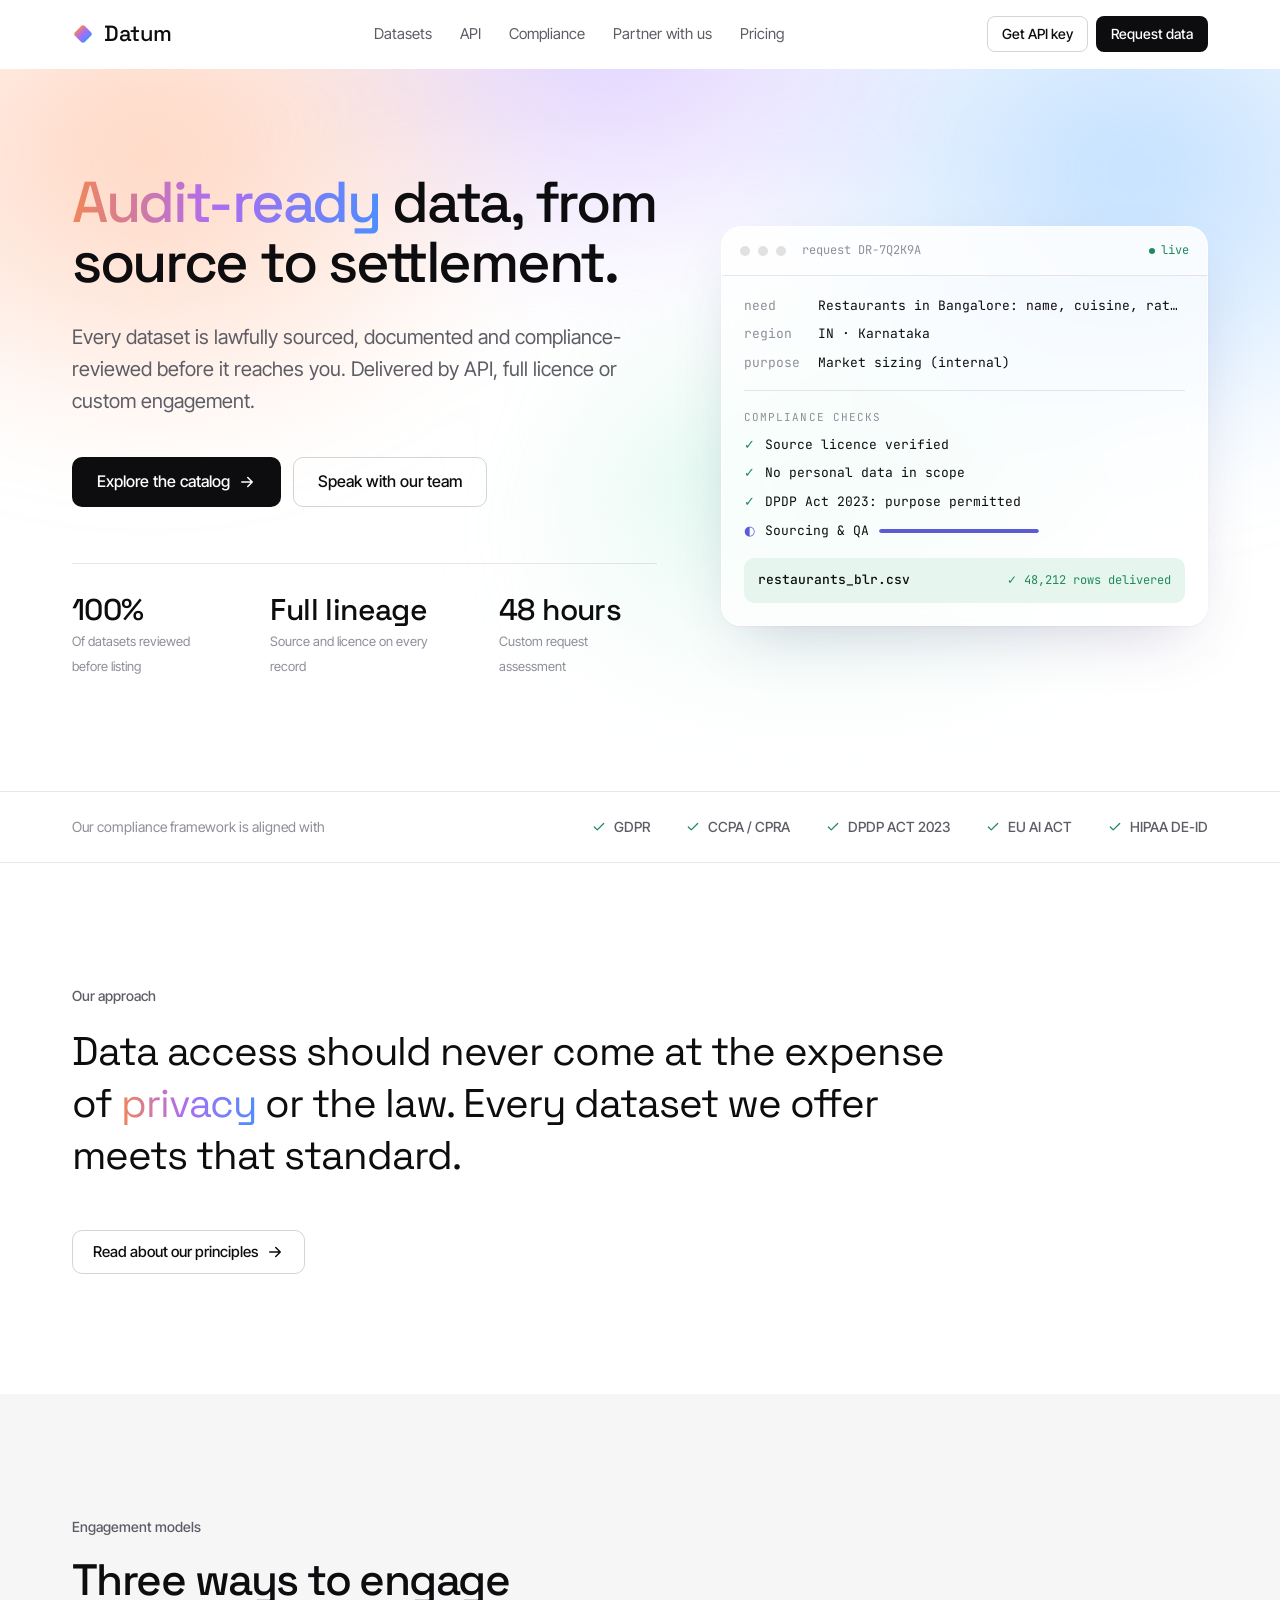
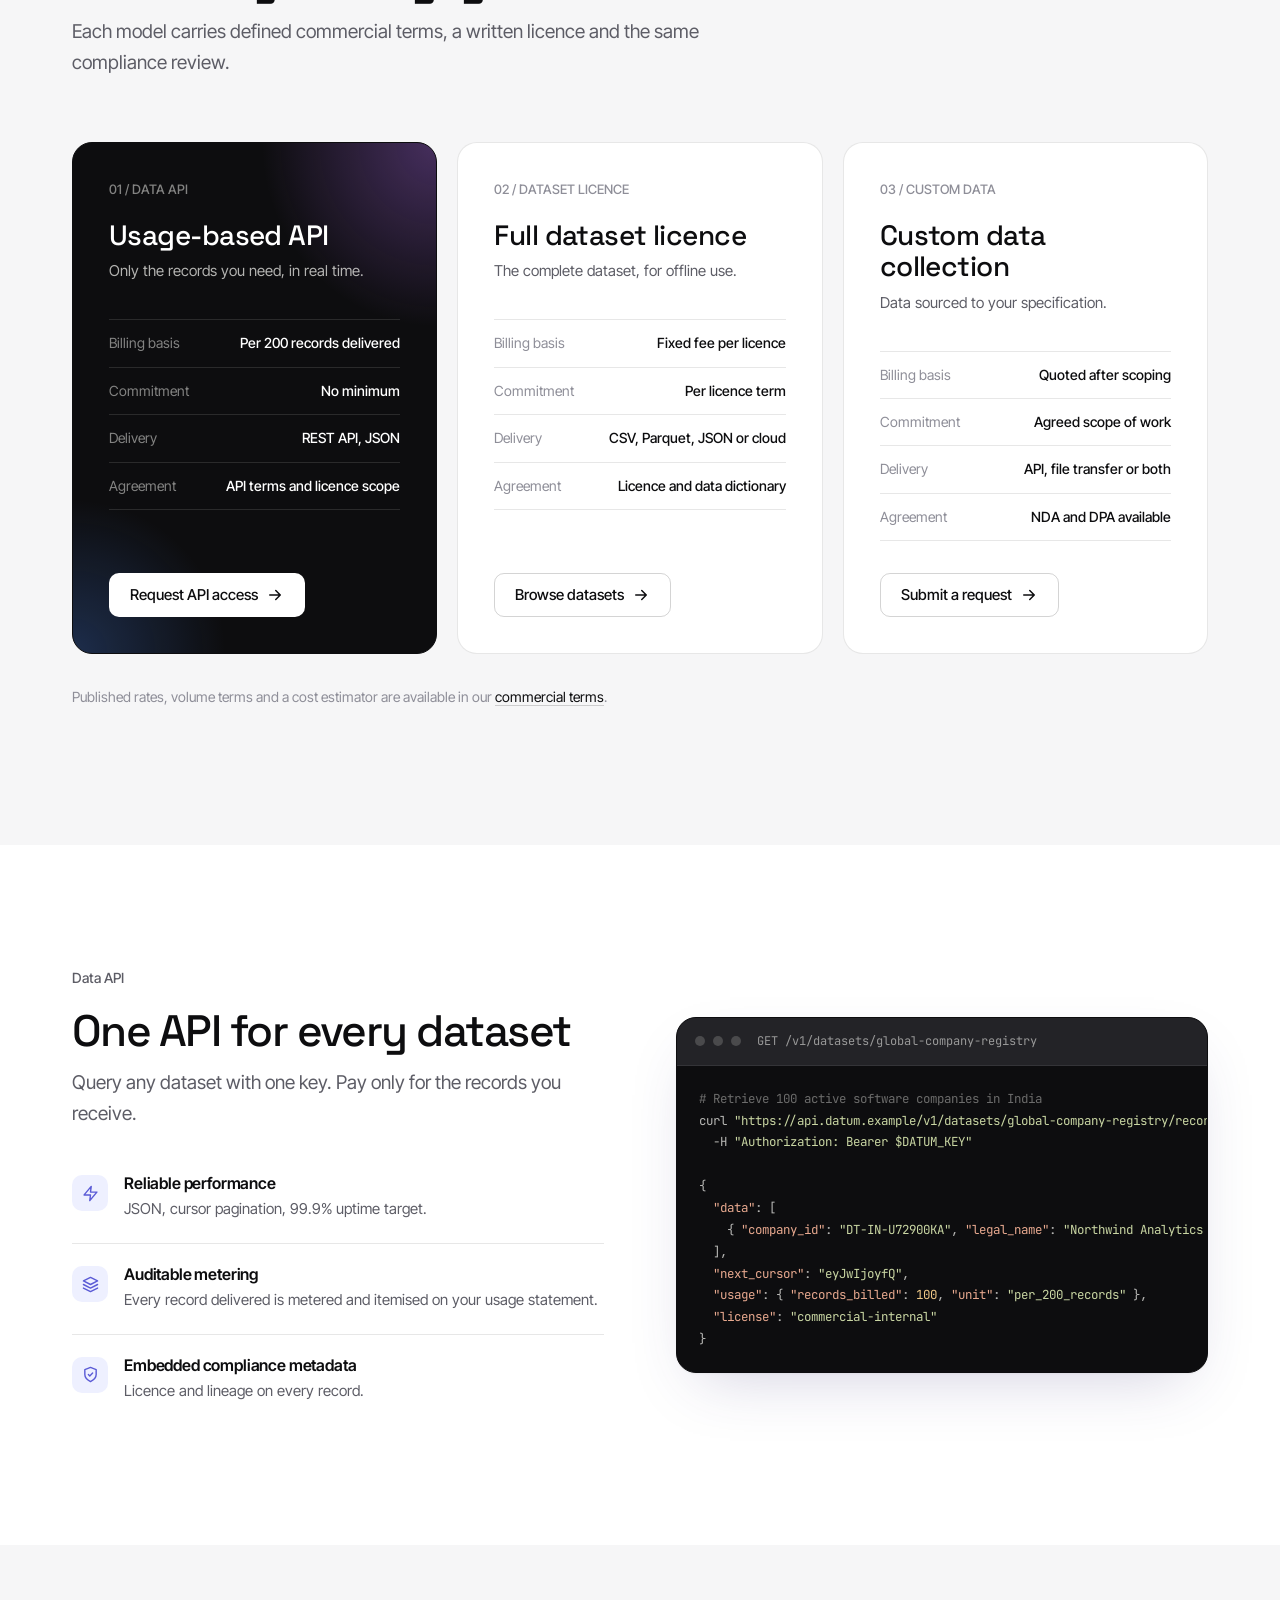
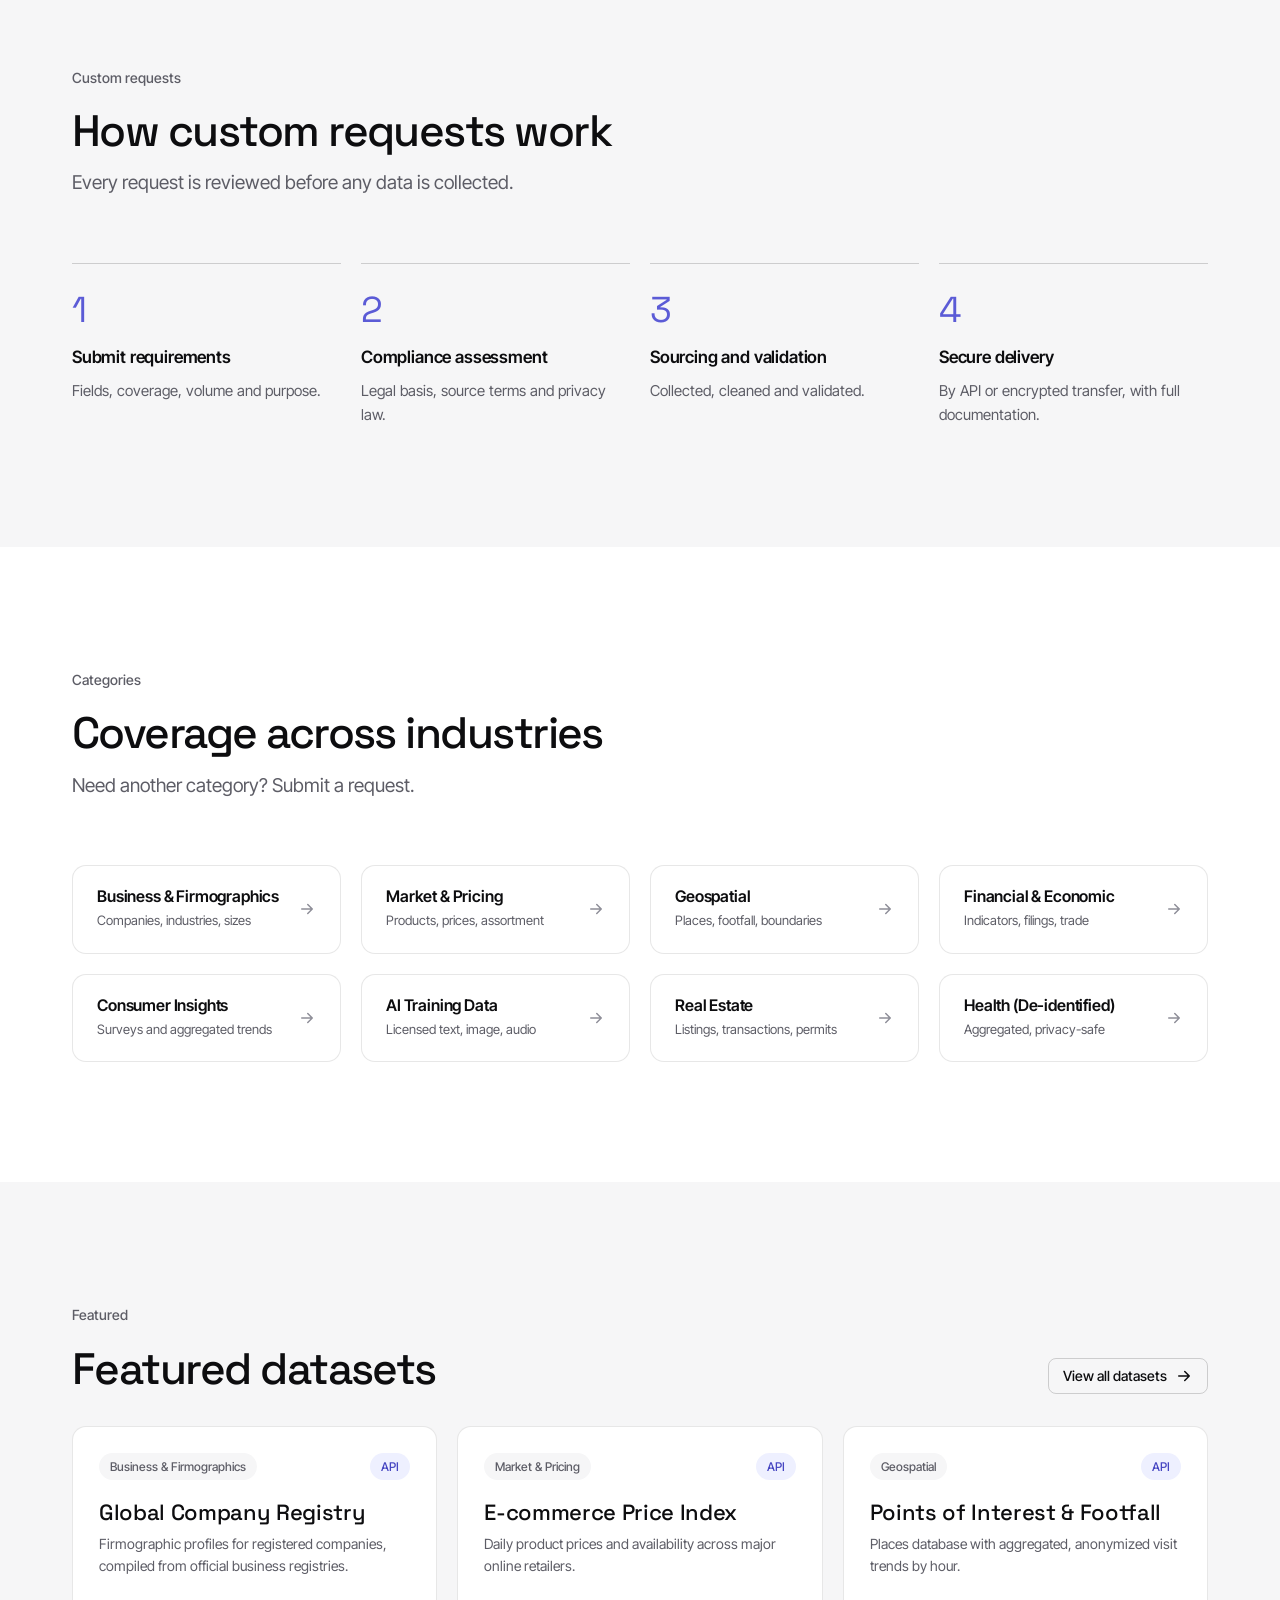
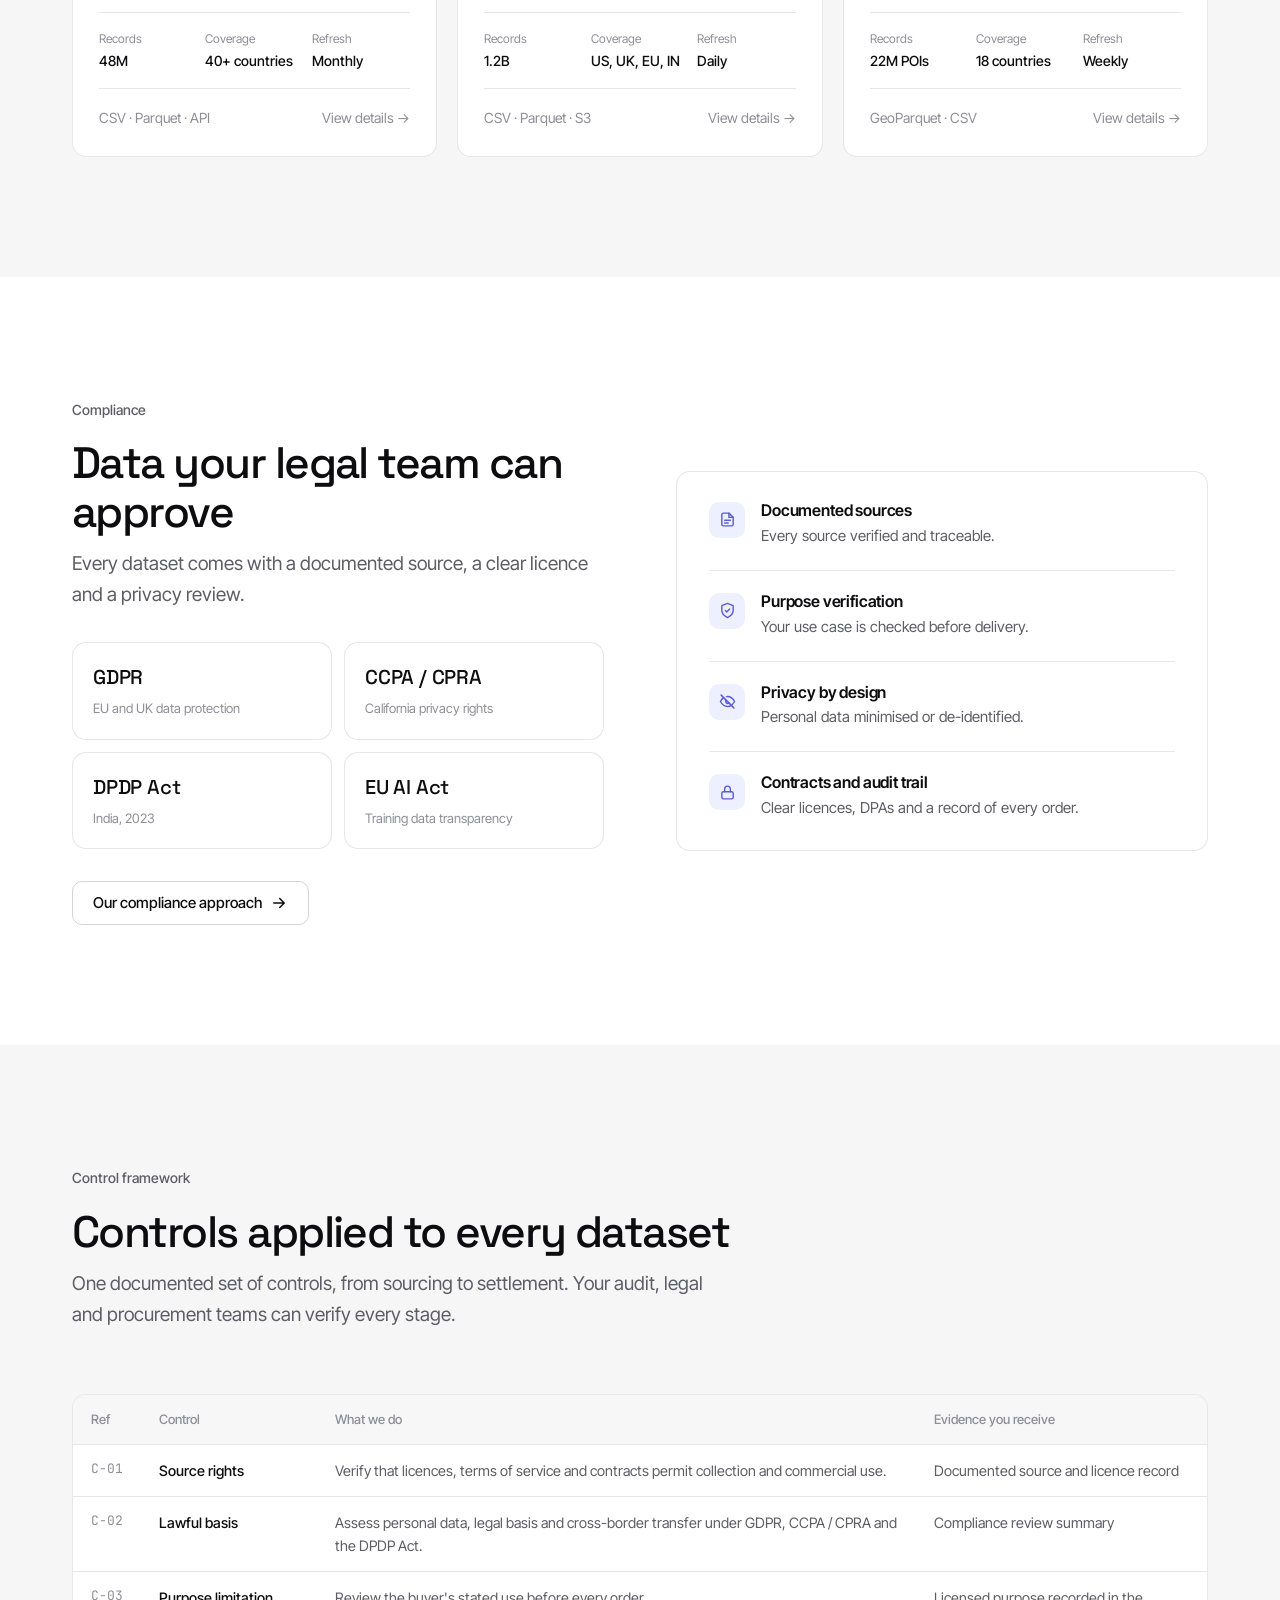
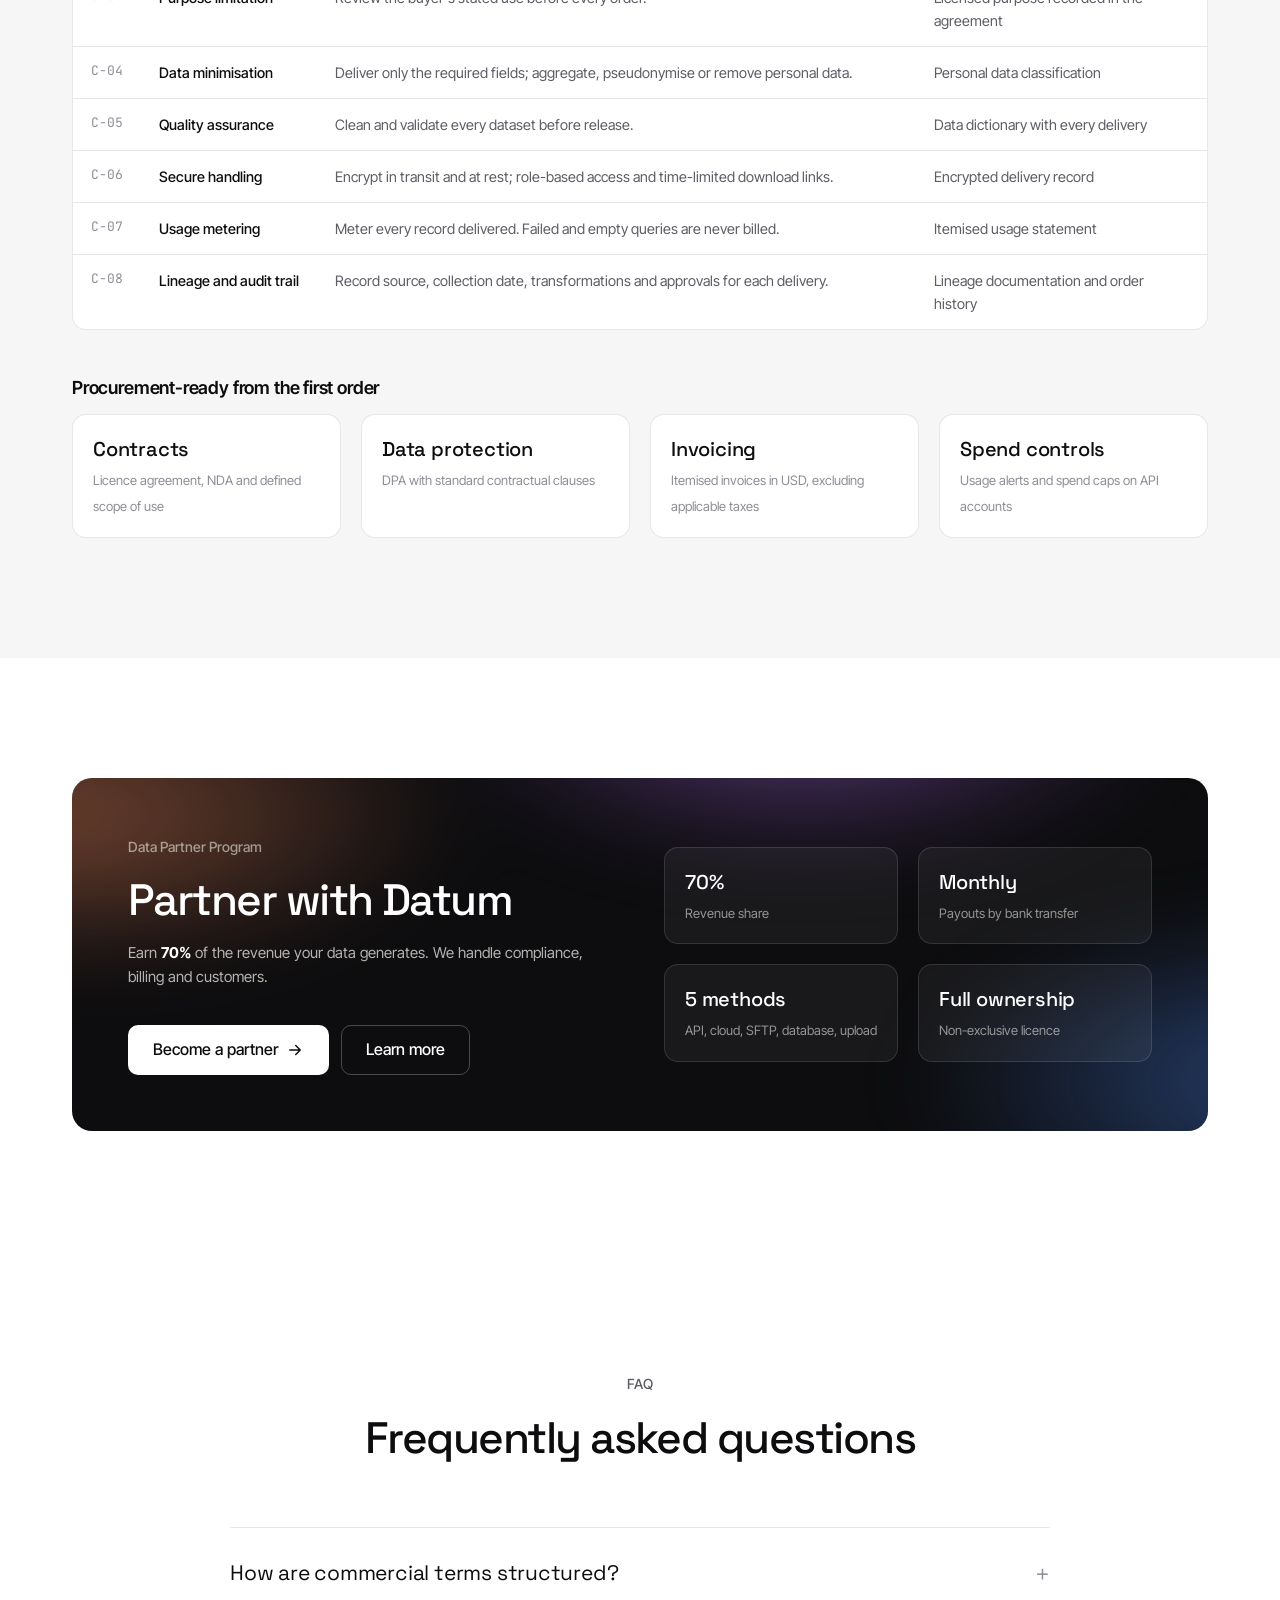
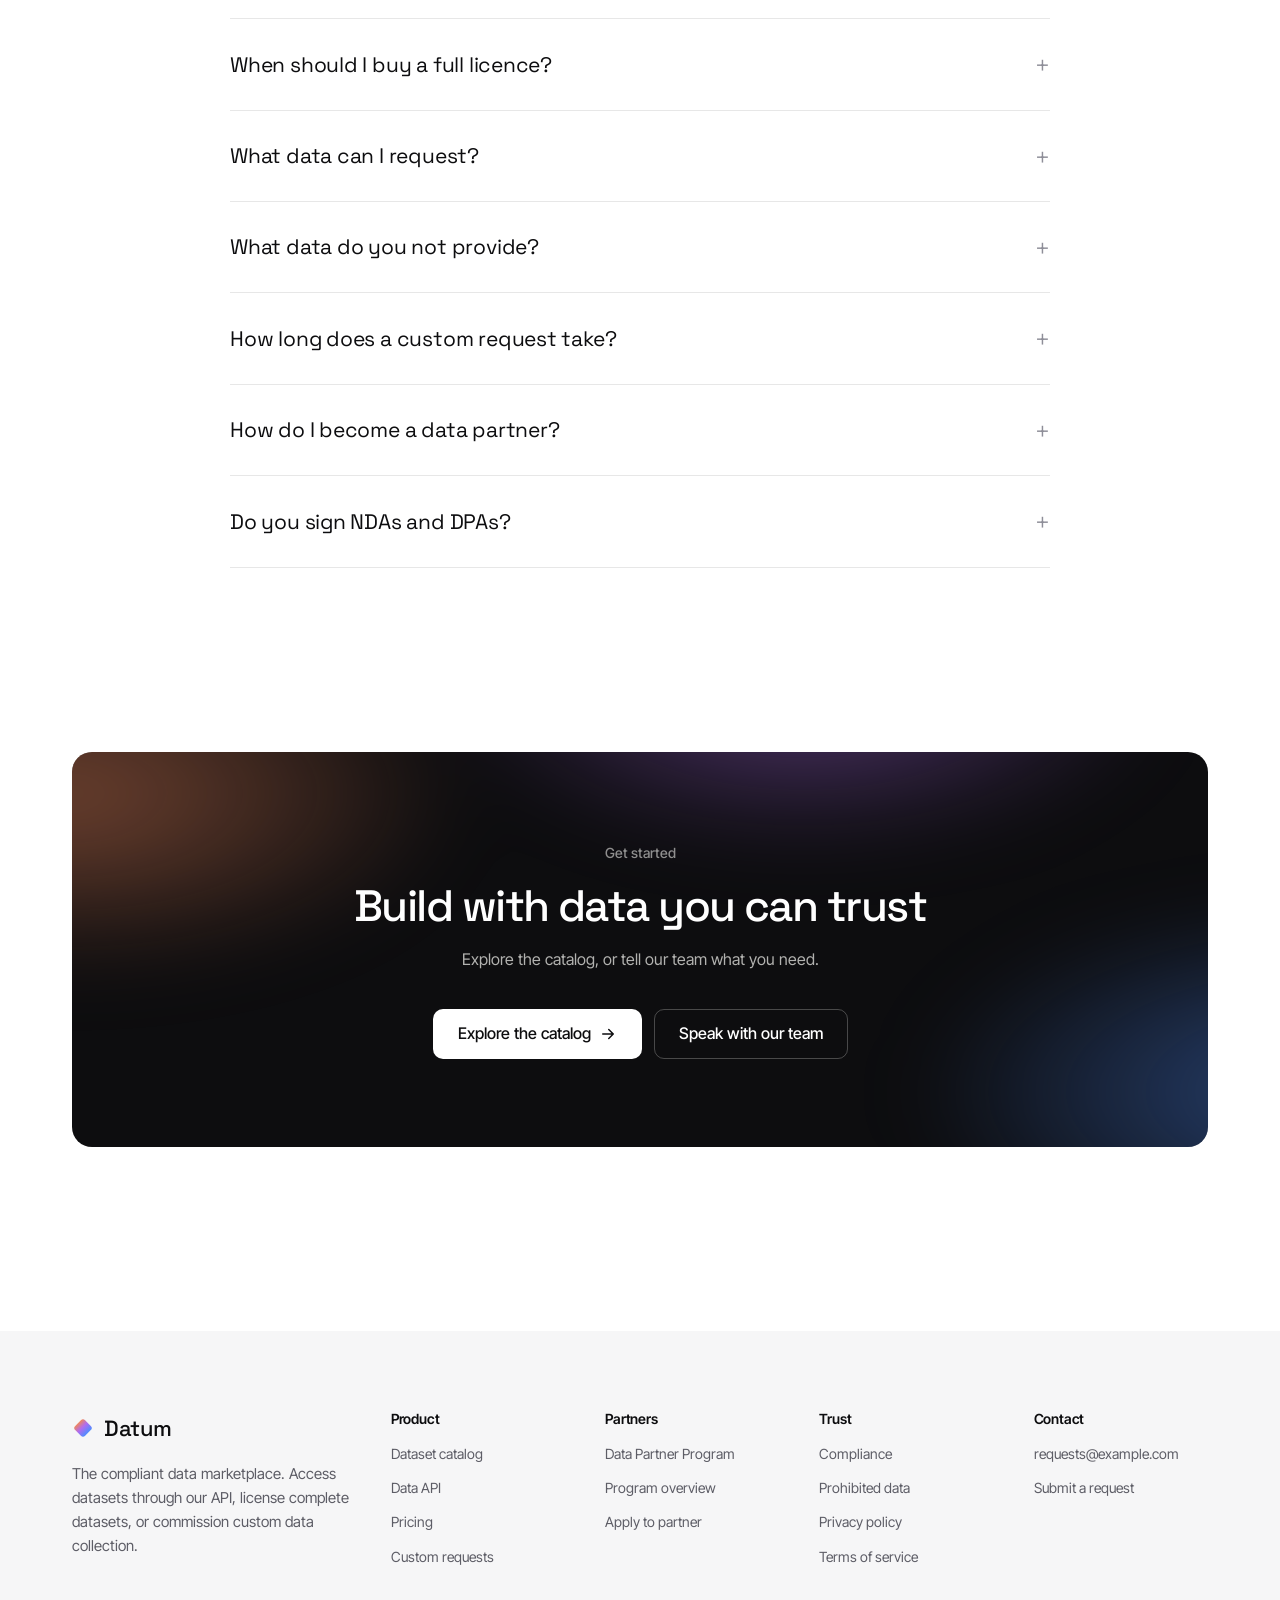
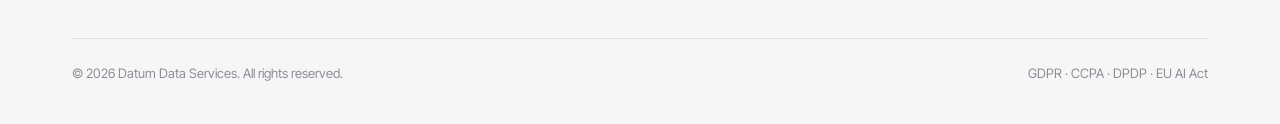
==== commit 8f0deef8: "v 1" ====
--- a/index.html
+++ b/index.html
@@ -4,7 +4,7 @@
   <meta charset="utf-8">
   <meta name="viewport" content="width=device-width, initial-scale=1">
   <title>Datum — The Compliant Data Marketplace</title>
-  <meta name="description" content="Access lawfully sourced datasets through a single API from $0.001 per request, license complete datasets, or commission custom data collection. Every dataset is compliance-reviewed.">
+  <meta name="description" content="Lawfully sourced, fully documented datasets, available by API, full licence or custom engagement. Every dataset passes a documented compliance review before it is listed.">
   <meta name="theme-color" content="#ffffff">
   <link rel="icon" href="assets/favicon.svg" type="image/svg+xml">
   <link rel="preconnect" href="https://fonts.googleapis.com">
@@ -21,16 +21,16 @@
       <div class="bg-aurora"></div>
       <div class="container hero-grid">
         <div>
-          <h1>The <span class="gradient-text">compliant</span> data marketplace.</h1>
-          <p class="lead">Lawfully sourced datasets, available by API, full licence or custom request.</p>
+          <h1><span class="gradient-text">Audit-ready</span> data, from source to settlement.</h1>
+          <p class="lead">Every dataset is lawfully sourced, documented and compliance-reviewed before it reaches you. Delivered by API, full licence or custom engagement.</p>
           <div class="btn-row">
-            <a class="btn btn-primary btn-lg" href="pricing.html">Get started <i data-icon="arrow"></i></a>
-            <a class="btn btn-ghost btn-lg" href="request.html">Request custom data</a>
+            <a class="btn btn-primary btn-lg" href="datasets.html">Explore the catalog <i data-icon="arrow"></i></a>
+            <a class="btn btn-ghost btn-lg" href="request.html">Speak with our team</a>
           </div>
           <div class="hero-stats">
-            <div><b>$0.001</b><span>Per API request, from</span></div>
-            <div><b>Free</b><span>Developer tier available</span></div>
-            <div><b>48 hours</b><span>Custom request review</span></div>
+            <div><b>100%</b><span>Of datasets reviewed before listing</span></div>
+            <div><b>Full lineage</b><span>Source and licence on every record</span></div>
+            <div><b>48 hours</b><span>Custom request assessment</span></div>
           </div>
         </div>
 
@@ -79,48 +79,49 @@
     <section class="section section-soft">
       <div class="container">
         <div class="section-head">
-          <span class="eyebrow">Access options</span>
-          <h2>Three ways to work with data</h2>
-          <p class="lead">Start small with the API, then scale to full licences or custom data.</p>
+          <span class="eyebrow">Engagement models</span>
+          <h2>Three ways to engage</h2>
+          <p class="lead">Each model carries defined commercial terms, a written licence and the same compliance review.</p>
         </div>
         <div class="grid grid-3">
           <div class="card path path-dark">
             <span class="mono-tag">01 / DATA API</span>
             <h3>Usage-based API</h3>
             <p class="muted">Only the records you need, in real time.</p>
-            <p class="price" style="font-size:2rem;margin:6px 0 0">$0.001<small> / request, from</small></p>
-            <ul>
-              <li><i data-icon="check"></i> 100 complimentary requests per month</li>
-              <li><i data-icon="check"></i> Automatic volume discounts of up to 30%</li>
-              <li><i data-icon="check"></i> No minimum commitment or contract</li>
-            </ul>
-            <a class="btn btn-primary" href="pricing.html">View API pricing <i data-icon="arrow"></i></a>
+            <dl class="terms">
+              <div><dt>Billing basis</dt><dd>Per 200 records delivered</dd></div>
+              <div><dt>Commitment</dt><dd>No minimum</dd></div>
+              <div><dt>Delivery</dt><dd>REST API, JSON</dd></div>
+              <div><dt>Agreement</dt><dd>API terms and licence scope</dd></div>
+            </dl>
+            <a class="btn btn-primary" href="request.html?type=api">Request API access <i data-icon="arrow"></i></a>
           </div>
           <div class="card path">
             <span class="mono-tag">02 / DATASET LICENCE</span>
             <h3>Full dataset licence</h3>
             <p class="muted">The complete dataset, for offline use.</p>
-            <p class="price" style="font-size:2rem;margin:6px 0 0">$450<small> per licence, from</small></p>
-            <ul>
-              <li><i data-icon="check"></i> CSV, Parquet, JSON or cloud storage delivery</li>
-              <li><i data-icon="check"></i> Optional scheduled refreshes</li>
-              <li><i data-icon="check"></i> Licence agreement and data dictionary</li>
-            </ul>
+            <dl class="terms">
+              <div><dt>Billing basis</dt><dd>Fixed fee per licence</dd></div>
+              <div><dt>Commitment</dt><dd>Per licence term</dd></div>
+              <div><dt>Delivery</dt><dd>CSV, Parquet, JSON or cloud</dd></div>
+              <div><dt>Agreement</dt><dd>Licence and data dictionary</dd></div>
+            </dl>
             <a class="btn btn-ghost" href="datasets.html">Browse datasets <i data-icon="arrow"></i></a>
           </div>
           <div class="card path">
             <span class="mono-tag">03 / CUSTOM DATA</span>
             <h3>Custom data collection</h3>
             <p class="muted">Data sourced to your specification.</p>
-            <p class="price" style="font-size:2rem;margin:6px 0 0">Free<small> scoping &amp; quote</small></p>
-            <ul>
-              <li><i data-icon="check"></i> Compliance assessment within 48 hours</li>
-              <li><i data-icon="check"></i> Delivery via API, file transfer or both</li>
-              <li><i data-icon="check"></i> NDA and DPA available upon request</li>
-            </ul>
+            <dl class="terms">
+              <div><dt>Billing basis</dt><dd>Quoted after scoping</dd></div>
+              <div><dt>Commitment</dt><dd>Agreed scope of work</dd></div>
+              <div><dt>Delivery</dt><dd>API, file transfer or both</dd></div>
+              <div><dt>Agreement</dt><dd>NDA and DPA available</dd></div>
+            </dl>
             <a class="btn btn-ghost" href="request.html">Submit a request <i data-icon="arrow"></i></a>
           </div>
         </div>
+        <p class="subtle mt-4">Published rates, volume terms and a cost estimator are available in our <a class="inline-link" href="pricing.html">commercial terms</a>.</p>
       </div>
     </section>
 
@@ -130,10 +131,10 @@
         <div>
           <span class="eyebrow">Data API</span>
           <h2>One API for every dataset</h2>
-          <p class="lead">Query any dataset with one key. Pay only for successful requests.</p>
+          <p class="lead">Query any dataset with one key. Pay only for the records you receive.</p>
           <div class="feature-list" style="padding:0;margin-top:24px">
             <div class="feature"><span class="icon"><i data-icon="zap"></i></span><div><h3>Reliable performance</h3><p>JSON, cursor pagination, 99.9% uptime target.</p></div></div>
-            <div class="feature"><span class="icon"><i data-icon="layers"></i></span><div><h3>Transparent metering</h3><p>Every response shows its cost.</p></div></div>
+            <div class="feature"><span class="icon"><i data-icon="layers"></i></span><div><h3>Auditable metering</h3><p>Every record delivered is metered and itemised on your usage statement.</p></div></div>
             <div class="feature"><span class="icon"><i data-icon="shield"></i></span><div><h3>Embedded compliance metadata</h3><p>Licence and lineage on every record.</p></div></div>
           </div>
         </div>
@@ -148,7 +149,7 @@
     { <span class="c-key">"company_id"</span>: <span class="c-str">"DT-IN-U72900KA"</span>, <span class="c-key">"legal_name"</span>: <span class="c-str">"Northwind Analytics Pvt Ltd"</span>, … }
   ],
   <span class="c-key">"next_cursor"</span>: <span class="c-str">"eyJwIjoyfQ"</span>,
-  <span class="c-key">"usage"</span>: { <span class="c-key">"requests"</span>: <span class="c-num">1</span>, <span class="c-key">"cost_usd"</span>: <span class="c-num">0.008</span> },
+  <span class="c-key">"usage"</span>: { <span class="c-key">"records_billed"</span>: <span class="c-num">100</span>, <span class="c-key">"unit"</span>: <span class="c-str">"per_200_records"</span> },
   <span class="c-key">"license"</span>: <span class="c-str">"commercial-internal"</span>
 }</pre>
         </div>
@@ -218,6 +219,40 @@
           <div class="feature"><span class="icon"><i data-icon="shield"></i></span><div><h3>Purpose verification</h3><p>Your use case is checked before delivery.</p></div></div>
           <div class="feature"><span class="icon"><i data-icon="eye"></i></span><div><h3>Privacy by design</h3><p>Personal data minimised or de-identified.</p></div></div>
           <div class="feature"><span class="icon"><i data-icon="lock"></i></span><div><h3>Contracts and audit trail</h3><p>Clear licences, DPAs and a record of every order.</p></div></div>
+        </div>
+      </div>
+    </section>
+
+    <!-- Control framework -->
+    <section class="section section-soft" id="controls">
+      <div class="container">
+        <div class="section-head">
+          <span class="eyebrow">Control framework</span>
+          <h2>Controls applied to every dataset</h2>
+          <p class="lead">One documented set of controls, from sourcing to settlement. Your audit, legal and procurement teams can verify every stage.</p>
+        </div>
+        <div class="table-wrap">
+          <table class="control-table">
+            <thead><tr><th>Ref</th><th>Control</th><th>What we do</th><th>Evidence you receive</th></tr></thead>
+            <tbody>
+              <tr><td>C-01</td><td>Source rights</td><td>Verify that licences, terms of service and contracts permit collection and commercial use.</td><td>Documented source and licence record</td></tr>
+              <tr><td>C-02</td><td>Lawful basis</td><td>Assess personal data, legal basis and cross-border transfer under GDPR, CCPA / CPRA and the DPDP Act.</td><td>Compliance review summary</td></tr>
+              <tr><td>C-03</td><td>Purpose limitation</td><td>Review the buyer's stated use before every order.</td><td>Licensed purpose recorded in the agreement</td></tr>
+              <tr><td>C-04</td><td>Data minimisation</td><td>Deliver only the required fields; aggregate, pseudonymise or remove personal data.</td><td>Personal data classification</td></tr>
+              <tr><td>C-05</td><td>Quality assurance</td><td>Clean and validate every dataset before release.</td><td>Data dictionary with every delivery</td></tr>
+              <tr><td>C-06</td><td>Secure handling</td><td>Encrypt in transit and at rest; role-based access and time-limited download links.</td><td>Encrypted delivery record</td></tr>
+              <tr><td>C-07</td><td>Usage metering</td><td>Meter every record delivered. Failed and empty queries are never billed.</td><td>Itemised usage statement</td></tr>
+              <tr><td>C-08</td><td>Lineage and audit trail</td><td>Record source, collection date, transformations and approvals for each delivery.</td><td>Lineage documentation and order history</td></tr>
+            </tbody>
+          </table>
+        </div>
+
+        <h3 class="mt-6">Procurement-ready from the first order</h3>
+        <div class="grid grid-4 mt-2">
+          <div class="fw"><b>Contracts</b><span>Licence agreement, NDA and defined scope of use</span></div>
+          <div class="fw"><b>Data protection</b><span>DPA with standard contractual clauses</span></div>
+          <div class="fw"><b>Invoicing</b><span>Itemised invoices in USD, excluding applicable taxes</span></div>
+          <div class="fw"><b>Spend controls</b><span>Usage alerts and spend caps on API accounts</span></div>
         </div>
       </div>
     </section>
@@ -256,8 +291,8 @@
         </div>
         <div class="faq">
           <details>
-            <summary>How is API usage priced?</summary>
-            <p>$0.001–$0.015 per request, up to 100 records each. First 100 requests a month are free, with 15% off above 100K and 30% off above 1M.</p>
+            <summary>How are commercial terms structured?</summary>
+            <p>API access is billed per 200 records delivered, with volume discounts at scale. Dataset licences carry a fixed fee per licence. Custom work is quoted after scoping. Rates are published in our <a class="inline-link" href="pricing.html">commercial terms</a>.</p>
           </details>
           <details>
             <summary>When should I buy a full licence?</summary>
@@ -293,10 +328,10 @@
         <div class="cta">
           <span class="eyebrow">Get started</span>
           <h2>Build with data you can trust</h2>
-          <p>Try any dataset free, or tell us what you need.</p>
+          <p>Explore the catalog, or tell our team what you need.</p>
           <div class="btn-row">
-            <a class="btn btn-primary btn-lg" href="pricing.html">Get started <i data-icon="arrow"></i></a>
-            <a class="btn btn-ghost btn-lg" href="request.html">Request custom data</a>
+            <a class="btn btn-primary btn-lg" href="datasets.html">Explore the catalog <i data-icon="arrow"></i></a>
+            <a class="btn btn-ghost btn-lg" href="request.html">Speak with our team</a>
           </div>
         </div>
       </div>
@@ -316,7 +351,7 @@
           <div><h3>${U.escape(c.name)}</h3><p class="subtle">${U.escape(c.desc)}</p></div>
           <span class="arrow">${window.DATUM_ICONS.arrow}</span>
         </a>`).join("");
-      document.getElementById("featured").innerHTML = window.DATUM_DATASETS.slice(0, 3).map((d) => U.datasetCard(d)).join("");
+      document.getElementById("featured").innerHTML = window.DATUM_DATASETS.slice(0, 3).map((d) => U.datasetCard(d, { hidePrice: true })).join("");
       const share = Math.round(window.DATUM_CONFIG.partnerRevenueShare * 100) + "%";
       document.querySelectorAll("[data-share]").forEach((el) => (el.textContent = share));
     })();
--- a/assets/css/styles.css
+++ b/assets/css/styles.css
@@ -304,6 +304,21 @@
 .path-dark .btn-primary { background: var(--ivory); color: var(--slate); }
 .path-dark .btn-primary:hover { background: #fff; }
 
+/* Commercial terms inside an engagement-model card */
+.terms { margin: 20px 0 32px; border-top: 1px solid var(--border); }
+.terms div { display: flex; justify-content: space-between; gap: 16px; padding: 12px 0; border-bottom: 1px solid var(--border); font-size: .875rem; }
+.terms dt { color: var(--text-subtle); flex: none; }
+.terms dd { margin: 0; font-weight: 500; text-align: right; }
+.path-dark .terms, .path-dark .terms div, .plan.featured .terms, .plan.featured .terms div { border-color: rgba(250, 249, 245, 0.12); }
+.path-dark .terms dt, .plan.featured .terms dt { color: rgba(250, 249, 245, 0.5); }
+.path-dark .terms dd, .plan.featured .terms dd { color: var(--ivory); }
+
+/* Control framework matrix */
+.control-table { min-width: 760px; }
+.control-table td { white-space: normal; vertical-align: top; color: var(--text-muted); }
+.control-table td:first-child { font-family: var(--mono); font-size: .8125rem; color: var(--text-subtle); white-space: nowrap; }
+.control-table td:nth-child(2) { font-weight: 500; color: var(--text); white-space: nowrap; }
+
 /* Steps */
 .steps { counter-reset: step; }
 .step { position: relative; padding-top: 28px; border-top: 1px solid var(--border-strong); }
@@ -553,6 +568,9 @@
 .plan li { display: flex; gap: 10px; font-size: .9375rem; color: var(--text-muted); }
 .plan li svg { flex: none; width: 17px; height: 17px; margin-top: 3px; color: var(--success); }
 .plan .btn { margin-top: auto; }
+.plan .mono-tag { font-family: var(--mono); font-size: .75rem; color: var(--text-subtle); margin-bottom: 16px; }
+.plan.featured .mono-tag { color: rgba(250, 249, 245, 0.5); }.plan .terms { margin: 0 0 24px; }
+.plan .terms + ul { border-top: 0; padding-top: 0; }
 .plan.featured { background: radial-gradient(90% 60% at 100% 0%, rgba(176, 108, 240, 0.35), transparent 60%), radial-gradient(80% 50% at 0% 100%, rgba(240, 135, 90, 0.22), transparent 60%), var(--slate); border-color: var(--slate); color: var(--ivory); }
 .plan.featured .muted, .plan.featured li { color: rgba(250, 249, 245, 0.7); }
 .plan.featured .per, .plan.featured .amount small { color: rgba(250, 249, 245, 0.5); }
